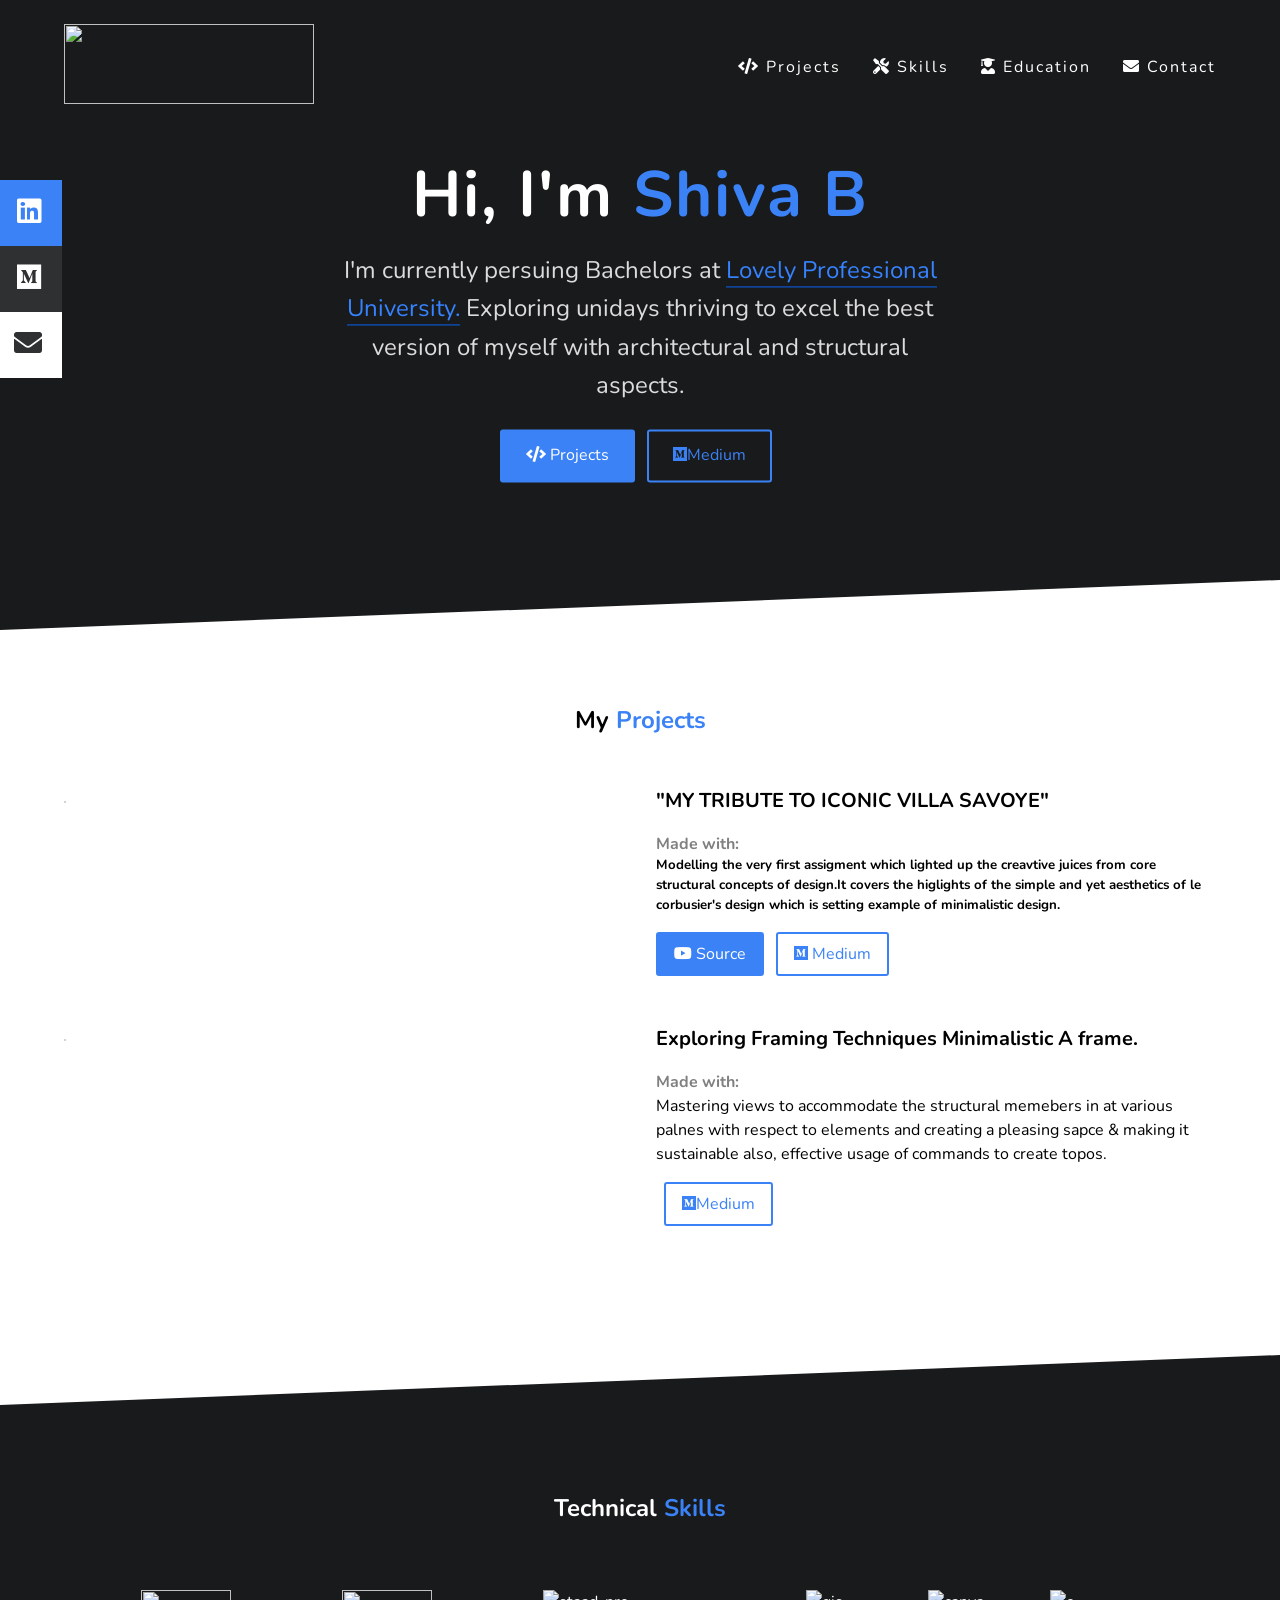
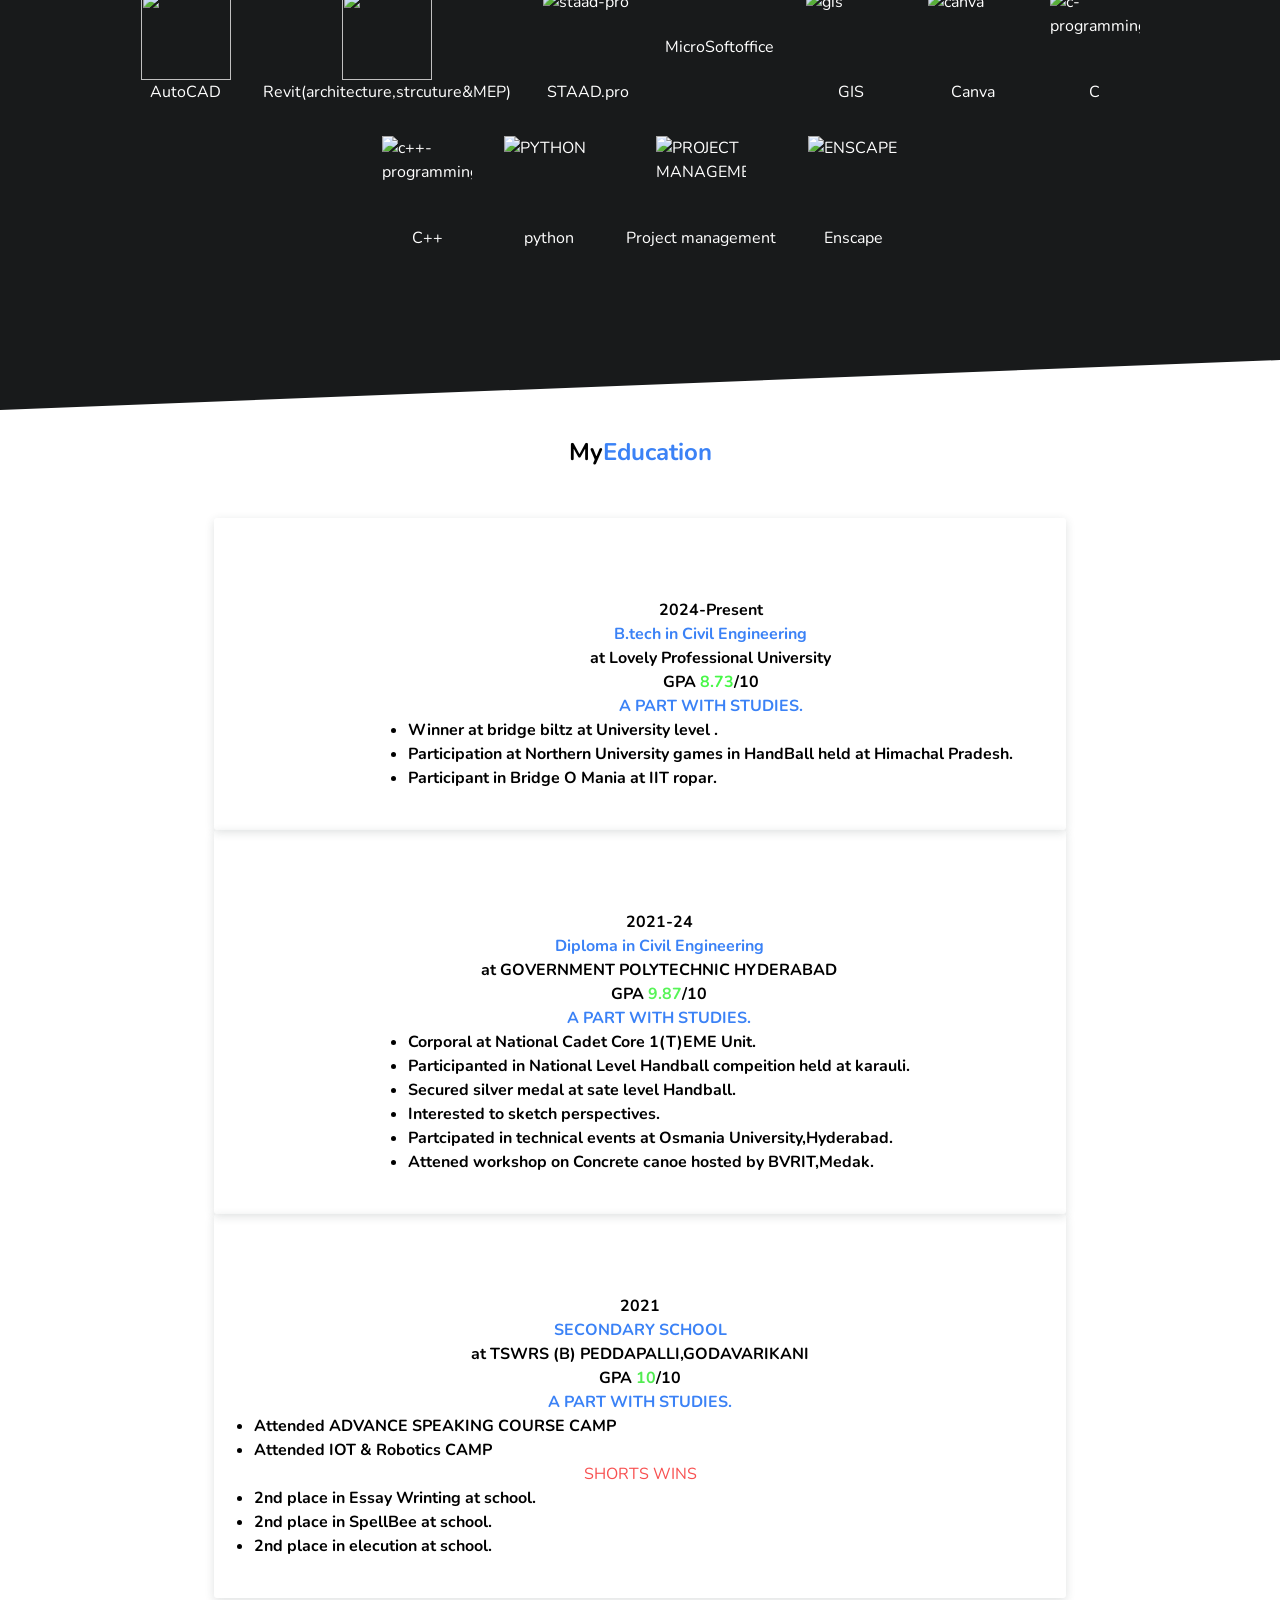
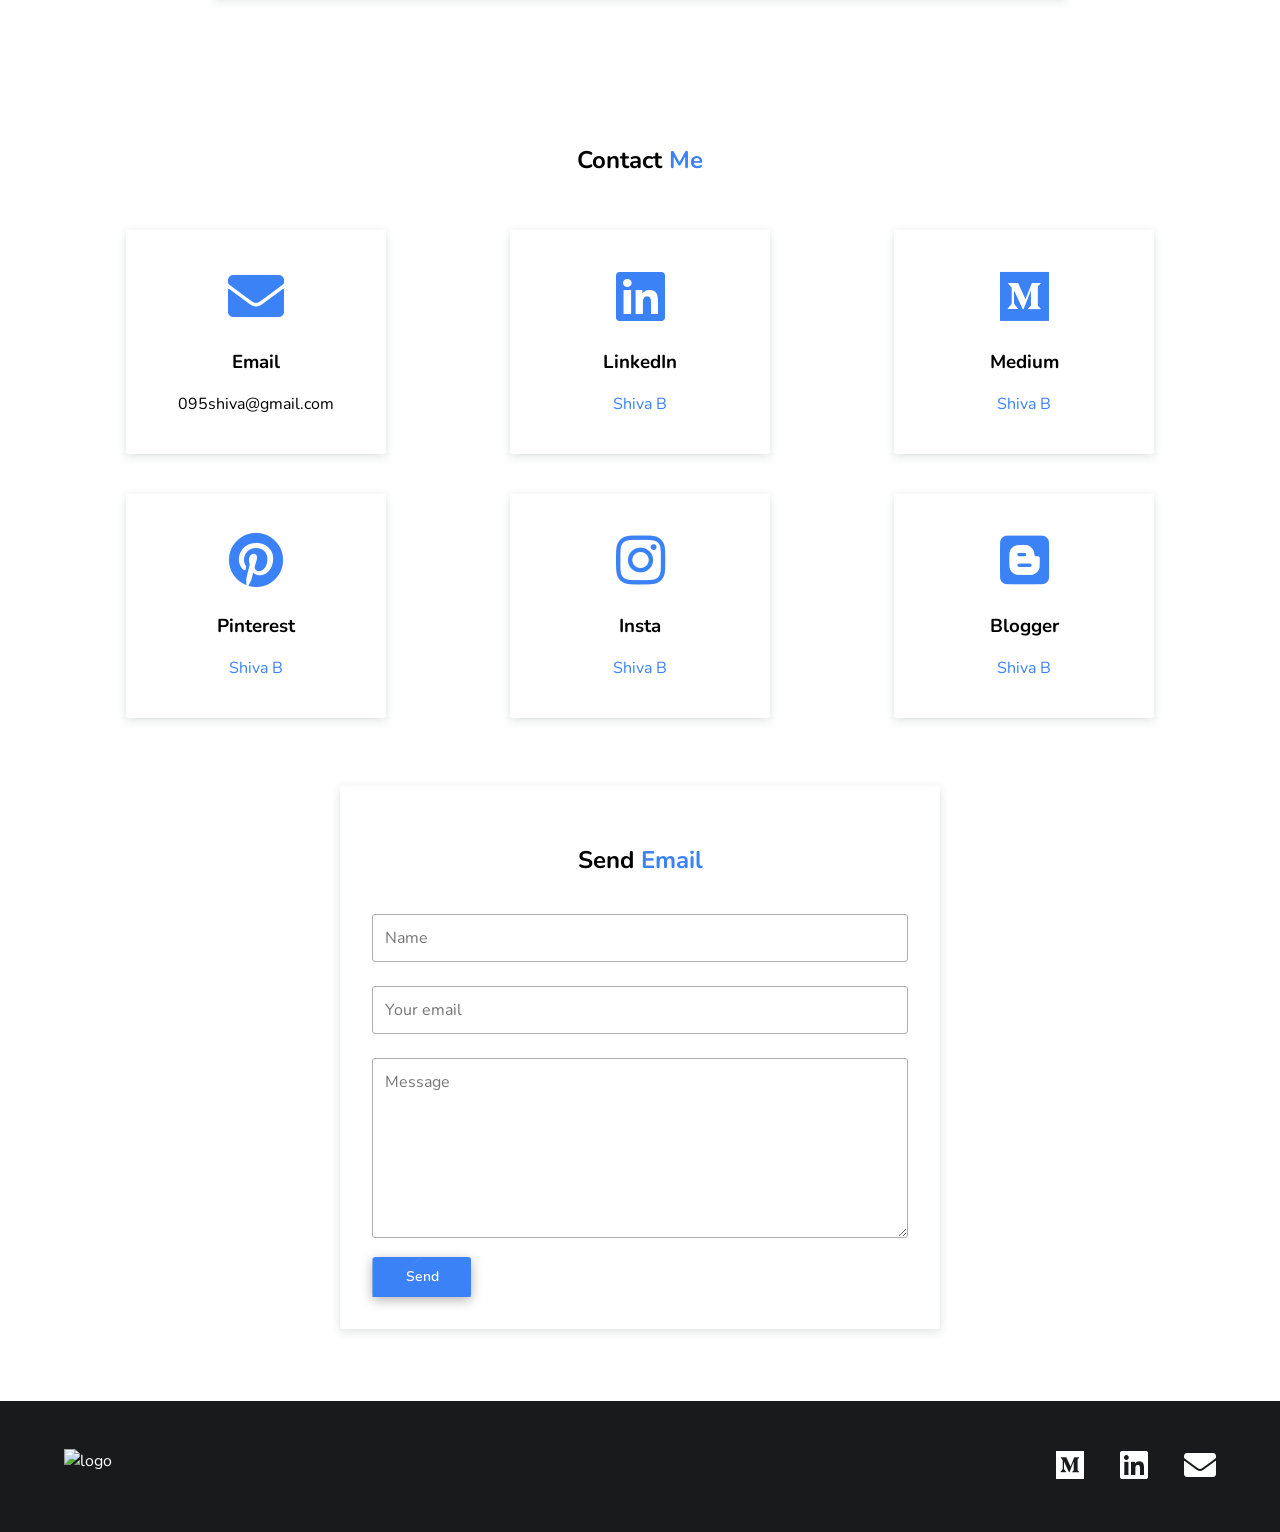
==== index.html @ e5c2596d "Update index.html" ====
<!DOCTYPE html>
<html lang="en">
  <head>
    <meta charset="UTF-8" />
    <meta http-equiv="X-UA-Compatible" content="IE=edge" />
    <meta name="viewport" content="width=device-width, initial-scale=1.0" />
    <title>Shiva B|civil Engineer </title>

    <!-- Google Fonts -->
    <link rel="preconnect" href="https://fonts.googleapis.com">
    <link rel="preconnect" href="https://fonts.gstatic.com" crossorigin>

    <!-- Alfa Slab One font -->
    <link href="https://fonts.googleapis.com/css2?family=Alfa+Slab+One&display=swap" rel="stylesheet">
      
    <link rel="stylesheet" href="https://fonts.googleapis.com/css2?family=Nunito:wght@400;600;700&display=swap">

    <link rel="stylesheet" href="https://fonts.googleapis.com/css2?family=Alegreya:wght@400;600;700;800;900&display=swap">
    

    <!-- Font Awesome icons -->
    <link
      rel="stylesheet"
      href="https://cdnjs.cloudflare.com/ajax/libs/font-awesome/5.15.3/css/all.min.css"
      integrity="sha512-iBBXm8fW90+nuLcSKlbmrPcLa0OT92xO1BIsZ+ywDWZCvqsWgccV3gFoRBv0z+8dLJgyAHIhR35VZc2oM/gI1w=="
      crossorigin="anonymous"
    />
    <link rel="icon" href="/img/favicon.png" type="image/png">

    <!-- Animation library styles -->    
    <link rel="stylesheet" href="https://unpkg.com/aos@next/dist/aos.css" />

    <!-- Iconify Icons -->
    <script src="https://code.iconify.design/1/1.0.7/iconify.min.js"></script>
    
    <link rel="stylesheet" href="css/main.css" />

    <!-- Global site tag (gtag.js) - Google Analytics -->
    <script async src="https://www.googletagmanager.com/gtag/js?id=G-EBYB5MK388"></script>
    <script>
      window.dataLayer = window.dataLayer || [];
      function gtag(){dataLayer.push(arguments);}
      gtag('js', new Date());

      gtag('config', 'G-EBYB5MK388');
    </script>
  </head>
  <body>
    <!-- HEADER -->
    <header id="header">
      <div id="particles-js">
        <nav id="nav" data-aos="fade-in">
          <div class="container nav-container">
            <a href="index.html" id="logo">
                <img width="80" height="80" src="https://i.pinimg.com/736x/1d/a3/72/1da3728549fa8945e69b7a51baa823cc.jpg" alt="">
            <ul class="hide-for-mobile nav-links flex">
              <li>
                <a href="#projects" class="link"
                  ><i class="fas fa-code"></i> Projects</a
                >
              </li>
              <li>
                <a href="#skills" class="link"
                  ><i class="fas fa-tools"></i> Skills</a
                >
              </li>
              <li>
                <a href="#education" class="link"><i class="fas fa-user-graduate"></i> Education</a
                >
              </li>
              <li>
                <a href="#contact" class="link"
                  ><i class="fas fa-envelope"></i> Contact</a
                >
              </li>
            </ul>
          </div>
  
          <div class="mobile-menu hide-for-desktop">
            <div class="container">
              <div class="mobile-menu-links">
                <ul class="flex">
                  <li>
                    <a href="#projects" class="link blue-hover"
                      >Projects</a
                    >
                  </li>
                  <li>
                    <a href="#skills" class="link blue-hover"
                      >Skills</a
                    >
                  </li>
                  <li>
                    <a href="#education" class="link blue-hover"
                      >Education</a
                    >
                  </li>
                  <li>
                    <a href="#contact" class="link blue-hover"
                      >Contact</a
                    >
                  </li>
                </ul>
              </div>
            </div>
              
            </div>
          </div>
        </nav>

        <!-- HERO -->
        <div class="hero">
          <div data-aos="fade-up">
            <h1 class="h1">
              
              Hi, I'm <span class="main-font text-blue">Shiva B </span>
            </h1>
            <p class="student" id="student">
              I'm currently persuing Bachelors  at <a href="https:www.lpu.in" class="blue-link-underline" target="_blank">Lovely Professional University.</a> Exploring unidays thriving to excel the best version of myself with architectural and structural aspects. 
            </p>
            <div class="hero-btns">
              <a href="#projects" class="btn-blue"><i class="fas fa-code"></i> Projects</a>
              <a href="https://medium.com/@095shiva" class="btn-blue-outline mx-1" id="projects-btn"
                target="_blank"><i class="fab fa-medium"></i>Medium</a
              >
            </div>
          </div>
        </div>

        <!-- SOCIAL LINKS -->
        <div class="socials" data-aos="fade-in"> 
          <ul>
            <li class="bg-blue"><a href="https://www.linkedin.com/in/shiva-b-42a7aa285"
              target="_blank"><span class="socials-text">LinkedIn</span> <i class="fab fa-linkedin fa-2x"></i
            ></a></li>
            <li class="bg-dark-grey"> <a href="https://medium.com/@095shiva"
              target="_blank"><span class="socials-text">Medium</span><i class="fab fa-medium fa-2x"></i
            ></a></li>
            <li class="bg-white"><a class="text-dark-grey" href="095shiva@gmail.com"><span class="socials-text">Email</span><i class="fas fa-envelope fa-2x"></i></a></li>
          </ul>
        </div>
      </div>

      <div class="seperator-skew">
        <svg x="0" y="0" viewBox="0 0 2560 100" preserveAspectRatio="none" version="1.1" xmlns="http://www.w3.org/2000/svg">
          <polygon class="fill-white" points="2560 0 2560 100 0 100"></polygon>
        </svg>
      </div>

    </header>

    <!-- PROJECTS -->
    <section id="projects" class="projects">
      <div class="container">
        <h2 class="main-font">My<span class="text-blue main-font"> Projects</span></h2>
        <div class="project-row" data-aos="fade-up">
          <div class="project-left">
            <img src="https://miro.medium.com/v2/resize:fit:1100/format:webp/1*E8rxUTE3pyH_5lSWs51j8Q.jpeg" alt="">
          </div>
          <div class="project-right">
            <h3>"MY TRIBUTE TO ICONIC VILLA SAVOYE" </h3>
            <ul class="tech-stack-list">
              <p class="text-grey"><b>Made with: </b></p>
              <li><span class="iconify" data-icon="simple-icons:autodeskrevit" data-inline="false"data-width="30px" data-height="30px"></span></li>
            </ul>
            <h5>Modelling the very first assigment which lighted up the  creavtive juices  from core structural concepts of design.It covers the higlights of the simple and yet aesthetics of le corbusier's design which is setting example of minimalistic design.</h5>
            <div class="project-links">
              <a href="https://youtu.be/2TuhToCBJfI?si=8QV9OHZ9I_ej2Pkx" class="btn-blue btn-small hover-bg-light" target="_blank"> <i class="fab fa-youtube"></i> Source</a>
              <a href="https://medium.com/@095shiva/the-art-of-architectural-modeling-my-tribute-to-villa-savoye-d39d25c59025" class="btn-blue-outline btn-small mx-1" target="_blank"> <i class="fab fa-medium"></i
                > Medium</a>
            </div>
          </div>
        </div>  
      
          <div class="project-row" data-aos="fade-up">
          <div class="project-left">
            <img src="https://miro.medium.com/v2/resize:fit:1100/format:webp/1*8bFuOgBLSPnE9pR9XvrNlw.jpeg" alt="">
          </div>
          <div class="project-right">
            <h3>Exploring Framing Techniques Minimalistic A frame.</h3>
            <ul class="tech-stack-list">
              <p class="text-grey"><b>Made with: </b></p>
              <li><span class="iconify" data-icon="simple-icons:autodeskrevit" data-inline="false"data-width="30px" data-height="30px"></span></li>
            </ul>
            <p>Mastering views to accommodate the structural memebers in at various palnes with respect to elements and creating a pleasing sapce & making it sustainable also, effective usage of commands to create topos.</p>
            <div class="project-links">
                <a href="https://medium.com/@095shiva/the-art-of-architectural-modeling-my-tribute-to-villa-savoye-d39d25c59025" class="btn-blue-outline btn-small mx-1" target="_blank"> <i class="fab fa-medium"></i>Medium</a>
            </div>
            
          </div>
          
        </div>
    </section>
    
     <!-- SKILLS -->
    <section id="skills" class="skills">
      <div class="seperator-skew-top">
        <svg x="0" y="0" viewBox="0 0 2560 100" preserveAspectRatio="none" version="1.1" xmlns="http://www.w3.org/2000/svg">
          <polygon class="fill-white" points="2560 0 2560 100 0 100"></polygon>
        </svg>
      </div>
      <div class="container" data-aos="fade-in"> 
        <h2 class="text-white main-font">Technical <span class="text-blue main-font">Skills</span></h2>
        <ul class="skills-icons">
          
          <li><img width="90" height="90" src="https://i.pinimg.com/474x/98/63/5a/98635ad2c2b62ef36ac1643a5a8a6bf6.jpg"></span><span>AutoCAD</span></li> 
            <li><img width="90" height="90" src="https://www.armada.co.uk/wp-content/uploads/revit-2023-badge-400x400-1.png"></span><span class="text-center">Revit(architecture,strcuture&MEP)</span></li>
 <li><img width="90" height="90" src="https://img.icons8.com/fluency/48/staad-pro.png" alt="staad-pro"/></span><span class="text-center">STAAD.pro</span></li>   
          <li><span class="iconify" data-icon="logos:microsoft-icon" data-inline="false" data-width="90px" data-height="90px"></span><span>MicroSoftoffice</span></li>
           <li><img width="90" height="90" src="https://upload.wikimedia.org/wikipedia/commons/thumb/4/49/ArcGIS_globe.png/900px-ArcGIS_globe.png?20200916120335" alt="gis"/><span class="text-center">GIS</li>
           <li><img width="90" height="90" src="https://img.icons8.com/fluency/96/canva.png" alt="canva"/><span class="text-center">Canva</span></li>     
            <li><img width="90" height="90" src="https://img.icons8.com/color/48/c-programming.png" alt="c-programming"/><span class="text-center">C</span></li>
           <li><img width="90" height="90" src="https://cdn.imgbin.com/22/13/6/imgbin-the-c-programming-language-computer-icons-computer-programming-source-code-programming-c-logo-eZjx3GXN6szp5q0e8JdmnCazc.jpg" alt="c++-programming"/><span class="text-center">C++</span></li>
            <li><img width="90" height="90" src="https://img.icons8.com/?size=100&id=l75OEUJkPAk4&format=png&color=000000n" alt="PYTHON"/><span class="text-center">python</span></li>
           <li><img width="90" height="90" src="https://images.squarespace-cdn.com/content/v1/5efbb086aa75d475fc37463a/1623110149356-STPZJH4VYTKVFD0MJTZL/oracle.png?format=500wn" alt="PROJECT MANAGEMENT"/><span class="text-center">Project management</span></li>
           <li><img width="90" height="90" src="https://static.chaos.com/images/assets/000/025/042/original/enscape-logo-color-white-rgb.svg?1746706177" alt="ENSCAPE"/><span class="text-center">Enscape</span></li>
          </ul>
      </div>

      <div class="seperator-skew-bottom">
        <svg x="0" y="0" viewBox="0 0 2560 100" preserveAspectRatio="none" version="1.1" xmlns="http://www.w3.org/2000/svg">
          <polygon class="fill-white" points="2560 0 2560 100 0 100"></polygon>
        </svg>
      </div>
    </section>

     <!-- Education -->
     <section id="education" class="education">
      <div class="container">
        <h2 class="main-font" data-aos="fade-in">My<span class="text-blue main-font">Education</span></h2>
        <div class="education-card" data-aos="zoom-in">
          <div class="education-card-column">
            <div class="card-column-image">
              <img src="/img/qut-Logo.png" alt="">
            </div>
               <div class="card-column-small">
                  <h4 class="education-year"style="text-align: center;"><b>2024-Present</b></h4>
                  <h4 style="text-align: center;"><span class="text-blue main-font"><b>B.tech in Civil Engineering</b></span></h4>
                  <h4 style="text-align: center;"><span class="text-greenmain-font">at Lovely Professional University </span></b></h4>
                  <p style="text-align: center;"><b>GPA <span style="color: rgb(72, 247, 72);">8.73</span>/10</b></p>
                  <h4 style="text-align: center;"><span class="text-blue main-font">A PART WITH STUDIES.</span></h4>
                 <ul><b>
                  <li>Winner at bridge biltz at University level .</li>
                  <li>Participation at Northern University games in HandBall held at Himachal Pradesh.</li>
                 <li>Participant in Bridge O Mania at IIT ropar.</li>
                  </b></ul>
            </div>
          </div>
        </div> 
        <div class="education-card" data-aos="zoom-in">
            <div class="education-card-column">
              <div class="card-column-image">
                <img src="/img/qut-Logo.png" alt="">
               </div>
               <div class="card-column-small">
                <h4 class="education-year"style="text-align: center;"><b>2021-24</b></h4>
                <h4 style="text-align: center;"><span class="text-blue main-font"><b>Diploma in Civil Engineering</b></span></h4>
                <h4 style="text-align: center;"><span class="text-greenmain-font">at GOVERNMENT POLYTECHNIC HYDERABAD </span></b></h4>
                <p style="text-align: center;"><b>GPA <span style="color: rgb(87, 244, 87);">9.87</span>/10</b></p>
                 <h4 style="text-align: center;"><span class="text-blue main-font">A PART WITH STUDIES.</span></h4>
                 <ul><b>
                  <li>Corporal at National Cadet Core 1(T)EME Unit.</li>
                  <li>Participanted in National Level Handball compeition held at karauli.</li>
                  <li>Secured silver medal at sate level Handball.</li>
                  <li>Interested to sketch perspectives.</li> 
                  <li>Partcipated in technical events at Osmania University,Hyderabad.</li>
                  <li>Attened workshop on Concrete canoe hosted by BVRIT,Medak. </li></b>
                </ul>
              </div>
            </div>
        </div>
        <div class="education-card" data-aos="zoom-in">
          <div class="education-card-column"></div>
            <div class="card-column-large">
              <h4 class="education-year"style="text-align:center;"><b>2021</b></h4>
               <h4 style="text-align:center;"><span class="text-blue main-font"><b>SECONDARY SCHOOL  </b></span></h4>
               <h4 style="text-align:center;">at TSWRS (B) PEDDAPALLI,GODAVARIKANI</h4>
               <p style="text-align:center;"><b>GPA <span style="color: rgb(81, 236, 81);">10</span>/10</b></p>
               <h4 style="text-align:center;"><span class="text-blue main-font">A PART WITH STUDIES.</span></h4>
               <ul><b>
                <li> Attended ADVANCE SPEAKING COURSE CAMP </li>
                <li>Attended IOT & Robotics CAMP</li>
                 </b></ul>
                <p style="text-align:center;"><span style="color: rgb(248, 80, 80);">SHORTS WINS </span></p>
                <ul><b>
                <li>2nd place in Essay Wrinting at school.</li>
                <li>2nd place in SpellBee at school.</li>
                <li>2nd place in elecution at school.</li></b></ul>
            </div>
          </div>
      </div>
    </section>
    <!-- CONTACT -->
    <section id="contact" class="contact">
      <div class="container">
        <h2 class="section-title main-font" data-aos="fade-in">Contact <span class="text-blue main-font">Me</span></h2>
        <div class="card-container">
          <div class="card" data-aos="fade-in">
            <i class="fas fa-envelope"></i>
            <h3>Email</h3>
            <p>095shiva@gmail.com</p>
            </div>
            <div class="card" data-aos="fade-in" data-aos-delay="200">
            <i class="fab fa-linkedin"></i>
            <h3>LinkedIn</h3>
            <a href="https://www.linkedin.com/in/shiva-b-42a7aa285/" class="text-blue" target="_blank">Shiva B</a>
           </div>
          <div class="card" data-aos="fade-in" data-aos-delay="100">
            <i class="fab fa-medium"></i>
            <h3>Medium</h3>
            <a href="https://medium.com/@095shiva/" class="text-blue" target="_blank">Shiva B</a>
          </div>
          <div class="card" data-aos="fade-in" data-aos-delay="300">
            <i class="fab fa-pinterest"></i>
            <h3>Pinterest</h3>
            <a href="https://in.pinterest.com/013shiva/" class="text-blue" target="_blank">Shiva B</a>
          </div>
          <div class="card" data-aos="fade-in" data-aos-delay="300">
            <i class="fab fa-instagram"></i>
            <h3>Insta</h3>
            <a href="https://www.instagram.com/shivakumarpatel013/" class="text-blue" target="_blank">Shiva B</a>
          </div>
          <div class="card" data-aos="fade-in" data-aos-delay="100">
            <i class="fab fa-blogger"></i>
            <h3>Blogger</h3>
            <a href="https://rudrawriters.blogspot.com/2024/11/the-collage-times.html" class="text-blue" target="_blank">Shiva B</a>
          </div></div>

        <form id="contact-form" data-aos="zoom-in" data-aos-delay="400" action="https://formspree.io/f/mjvjylnp" method="POST">
          <h2 class="main-font">Send <span class="text-blue main-font">Email</span></h2>

          <div class="form-group">
            <input type="text" id="name" name="name" placeholder="Name" required>
          </div>

          <div class="form-group">
            <input type="email" id="email" name="email" placeholder="Your email" required>
          </div>

          <div class="form-group">
            <textarea name="message" id="message" rows="7" placeholder="Message" required></textarea>
          </div>

          <button type="submit" class="btn-email">
            <span class="default">Send</span>
            <span class="success">
                <svg viewBox="0 0 16 16">
                    <polyline points="3.75 9 7 12 13 5"></polyline>
                </svg>Sent
            </span>
            <svg class="trails" viewBox="0 0 33 64">
                <path d="M26,4 C28,13.3333333 29,22.6666667 29,32 C29,41.3333333 28,50.6666667 26,60"></path>
                <path d="M6,4 C8,13.3333333 9,22.6666667 9,32 C9,41.3333333 8,50.6666667 6,60"></path>
            </svg>
            <div class="plane">
                <div class="left"></div>
                <div class="right"></div>
            </div>
          </button>
          <div id="status"></div>
        </form>
      </div>
    </section>

    <footer id="footer" class="footer">
      <div class="container">
        <div class="footer-flex">
          <img src="https://i.pinimg.com/736x/1d/a3/72/1da3728549fa8945e69b7a51baa823cc.jpg" alt="logo" id="logo-footer">

          <div class="footer-icon-links">
            <a href="https://medium.com/@095shiva"
              target="_blank"><i class="fab fa-medium fa-2x"></i
            ></a>
            <a href="https:www.linkedin.com/in/shiva-b-42a7aa285" target="_blank"><i class="fab fa-linkedin fa-2x"></i
            ></a>
            <a href="mailto:095shiva@gmail.com"><i class="fas fa-envelope fa-2x"></i></a>
          </div>
        </div>
      </div>
    </footer>

    <!-- Back to top button in corner -->
    <a id="backToTopBtn" class="btn-blue">
      <i class="fa fa-chevron-up"></i>
    </a>

    <!-- jQuery -->
    <script src="https://ajax.googleapis.com/ajax/libs/jquery/3.5.1/jquery.min.js"></script>

    <!-- Particles.js for hero section -->
    <script src="https://cdnjs.cloudflare.com/ajax/libs/particles.js/2.0.0/particles.min.js" integrity="sha512-Kef5sc7gfTacR7TZKelcrRs15ipf7+t+n7Zh6mKNJbmW+/RRdCW9nwfLn4YX0s2nO6Kv5Y2ChqgIakaC6PW09A==" crossorigin="anonymous" referrerpolicy="no-referrer"></script>

    <!-- GSAP animations -->
    <script src="https://cdnjs.cloudflare.com/ajax/libs/gsap/3.6.1/gsap.min.js"></script>

    <script>
      particlesJS.load('particles-js', './particles.json', function(){
        console.log("particles.json loaded...")
      })

      particlesJS.load('skills', './particles.json', function(){
        console.log("particles.json loaded...")
      })

      particlesJS.load('footer', './particles.json', function(){
        console.log("particles.json loaded...")
      })

      particlesJS.load()
    </script>

    <script defer src="js/app.js"></script>

    <!-- AOS Animations -->
    <script src="https://unpkg.com/aos@next/dist/aos.js"></script>
    <script>
      AOS.init();
    </script>

  </body>
</html>
---- css/main.css ----
html {
  scroll-behavior: smooth;
}

* {
  margin: 0;
  padding: 0;
  box-sizing: border-box;
  font-family: "Nunito", sans-serif;
}

body {
  padding: 0;
  line-height: 1.5;
  background: #181a1b;
}
body .noscroll {
  overflow-x: hidden;
}

a {
  text-decoration: none;
  color: white;
}

.main-font {
  font-family: "Nunito", sans-serif;
}

.text-center {
  text-align: center;
}

.my-1 {
  margin: 1rem 0;
}

.mx-1 {
  margin: 0 0.5rem;
}

.h-100 {
  height: 100%;
}

.container {
  max-width: 1200px;
  padding: 1.5rem 1.5rem;
  margin: auto;
  overflow: hidden;
  transition: all 0.3s ease;
}

.text-blue {
  color: #3b82f6;
}

.text-white {
  color: white;
}

.text-grey {
  color: grey;
}

.text-dark-grey {
  color: #2e3031;
}

.bg-blue {
  background-color: #3b82f6;
}

.bg-dark-grey {
  background-color: #2e3031;
}

.bg-white {
  background-color: white;
}

.btn-blue-outline, .btn-dark, .btn-blue, .btn {
  display: inline-block;
  padding: 0.8rem 1.5rem;
  transition: all 0.3s;
  border-radius: 3px;
  border: none;
  cursor: pointer;
}

.btn-blue {
  color: white;
  background-color: #3b82f6;
  border: 2px solid #3b82f6;
}
.btn-dark {
  color: white;
  background-color: #181a1b;
}
.btn-blue-outline {
  color: #3b82f6;
  background-color: transparent;
  border: 2px solid #3b82f6;
}
.btn-blue:hover {
  transition: all 0.3s ease;
  background: #0b63f3;
  border: 2px solid #0b63f3;
}
.btn-blue-outline:hover {
  color: white;
  background-color: #3b82f6;
}
.btn-small {
  padding: 0.5rem 1rem;
}

#backToTopBtn {
  position: fixed;
  right: 20px;
  bottom: 20px;
  padding: 0.5rem 0.9rem;
  opacity: 0;
  visibility: hidden;
  z-index: 1000;
}
#backToTopBtn.show {
  opacity: 1;
  visibility: visible;
}

.section-subtext {
  text-align: center;
  margin-top: 2rem;
  margin-bottom: 3rem;
}

.btn-email {
  --primary: #3b82f6;
  --primary-dark: #0455d8;
  --primary-darkest: #013281;
  --shadow: rgba(0, 0, 0, 0.3);
  --text: #fff;
  --text-opacity: 1;
  --success: #3b82f6;
  --success-x: -12;
  --success-stroke: 14;
  --success-opacity: 0;
  --border-radius: 3;
  --overflow: hidden;
  --x: 0;
  --y: 0;
  --rotate: 0;
  --plane-x: 0;
  --plane-y: 0;
  --plane-opacity: 1;
  --trails: rgba(59, 130, 246, 0.15);
  --trails-stroke: 57;
  --left-wing-background: var(--primary);
  --left-wing-first-x: 0;
  --left-wing-first-y: 0;
  --left-wing-second-x: 50;
  --left-wing-second-y: 0;
  --left-wing-third-x: 0;
  --left-wing-third-y: 100;
  --left-body-background: var(--primary);
  --left-body-first-x: 51;
  --left-body-first-y: 0;
  --left-body-second-x: 51;
  --left-body-second-y: 100;
  --left-body-third-x: 0;
  --left-body-third-y: 100;
  --right-wing-background: var(--primary);
  --right-wing-first-x: 49;
  --right-wing-first-y: 0;
  --right-wing-second-x: 100;
  --right-wing-second-y: 0;
  --right-wing-third-x: 100;
  --right-wing-third-y: 100;
  --right-body-background: var(--primary);
  --right-body-first-x: 49;
  --right-body-first-y: 0;
  --right-body-second-x: 49;
  --right-body-second-y: 100;
  --right-body-third-x: 100;
  --right-body-third-y: 100;
  display: block;
  cursor: pointer;
  position: relative;
  border: 0;
  padding: 8px 0;
  min-width: 100px;
  text-align: center;
  margin: 0;
  line-height: 24px;
  font-family: inherit;
  font-weight: 600;
  font-size: 14px;
  background: none;
  outline: none;
  color: var(--text);
  -webkit-appearance: none;
  -webkit-tap-highlight-color: transparent;
}
.btn-email .plane,
.btn-email .trails {
  pointer-events: none;
  position: absolute;
}
.btn-email .plane {
  left: 0;
  top: 0;
  right: 0;
  bottom: 0;
  filter: drop-shadow(0 3px 6px var(--shadow));
  transform: translate(calc(var(--x) * 1px), calc(var(--y) * 1px)) rotate(calc(var(--rotate) * 1deg)) translateZ(0);
}
.btn-email .plane .left,
.btn-email .plane .right {
  position: absolute;
  left: 0;
  top: 0;
  right: 0;
  bottom: 0;
  opacity: var(--plane-opacity);
  transform: translate(calc(var(--plane-x) * 1px), calc(var(--plane-y) * 1px)) translateZ(0);
}
.btn-email .plane .left:before, .btn-email .plane .left:after,
.btn-email .plane .right:before,
.btn-email .plane .right:after {
  content: "";
  position: absolute;
  left: 0;
  top: 0;
  right: 0;
  bottom: 0;
  border-radius: calc(var(--border-radius) * 1px);
  transform: translate(var(--part-x, 0.4%), var(--part-y, 0)) translateZ(0);
  z-index: var(--z-index, 2);
  background: var(--background, var(--left-wing-background));
  clip-path: polygon(calc(var(--first-x, var(--left-wing-first-x)) * 1%) calc(var(--first-y, var(--left-wing-first-y)) * 1%), calc(var(--second-x, var(--left-wing-second-x)) * 1%) calc(var(--second-y, var(--left-wing-second-y)) * 1%), calc(var(--third-x, var(--left-wing-third-x)) * 1%) calc(var(--third-y, var(--left-wing-third-y)) * 1%));
}
.btn-email .plane .left:after {
  --part-x: -1%;
  --z-index: 1;
  --background: var(--left-body-background);
  --first-x: var(--left-body-first-x);
  --first-y: var(--left-body-first-y);
  --second-x: var(--left-body-second-x);
  --second-y: var(--left-body-second-y);
  --third-x: var(--left-body-third-x);
  --third-y: var(--left-body-third-y);
}
.btn-email .plane .right:before {
  --part-x: -1%;
  --z-index: 2;
  --background: var(--right-wing-background);
  --first-x: var(--right-wing-first-x);
  --first-y: var(--right-wing-first-y);
  --second-x: var(--right-wing-second-x);
  --second-y: var(--right-wing-second-y);
  --third-x: var(--right-wing-third-x);
  --third-y: var(--right-wing-third-y);
}
.btn-email .plane .right:after {
  --part-x: 0;
  --z-index: 1;
  --background: var(--right-body-background);
  --first-x: var(--right-body-first-x);
  --first-y: var(--right-body-first-y);
  --second-x: var(--right-body-second-x);
  --second-y: var(--right-body-second-y);
  --third-x: var(--right-body-third-x);
  --third-y: var(--right-body-third-y);
}
.btn-email .trails {
  display: block;
  width: 33px;
  height: 64px;
  top: -4px;
  left: 16px;
  fill: none;
  stroke: var(--trails);
  stroke-linecap: round;
  stroke-width: 2;
  stroke-dasharray: 57px;
  stroke-dashoffset: calc(var(--trails-stroke) * 1px);
  transform: rotate(68deg) translateZ(0);
}
.btn-email span {
  display: block;
  position: relative;
  z-index: 4;
  opacity: var(--text-opacity);
}
.btn-email span.success {
  z-index: 0;
  position: absolute;
  left: 0;
  right: 0;
  top: 8px;
  transform: translateX(calc(var(--success-x) * 1px)) translateZ(0);
  opacity: var(--success-opacity);
  color: var(--success);
}
.btn-email span.success svg {
  display: inline-block;
  vertical-align: top;
  width: 16px;
  height: 16px;
  margin: 4px 8px 0 0;
  fill: none;
  stroke-width: 2;
  stroke-linecap: round;
  stroke-linejoin: round;
  stroke-dasharray: 14px;
  stroke: var(--success);
  stroke-dashoffset: calc(var(--success-stroke) * 1px);
}

.blue-link-underline {
  color: #0b63f3;
  border-bottom: 1px solid #0b63f3;
}

.flex {
  display: flex;
}

.white-image {
  filter: brightness(0) invert(1);
}

@media screen and (max-width: 999px) {
  .hide-for-mobile {
    display: none;
  }
}

@media screen and (min-width: 1000px) {
  .hide-for-desktop {
    display: none;
  }
}

header {
  background: #181a1b;
  background-size: cover;
  min-height: 80vh;
  position: relative;
}
header #particles-js {
  height: 80vh;
  position: relative;
}
header #particles-js canvas {
  position: absolute;
  top: 0;
  left: 0;
  bottom: 0;
  width: 100%;
  height: 100%;
}
header nav {
  width: 100%;
}
header nav .nav-container {
  position: relative;
  display: flex;
  justify-content: space-between;
}
header nav .nav-container #logo {
  margin: auto 0;
  z-index: 10;
}
header nav .nav-container #logo img {
  width: 250px;
}
header nav .nav-container .nav-links {
  z-index: 1000;
}
header nav .nav-container .nav-links li {
  list-style: none;
  display: flex;
  flex-direction: row;
  align-items: center;
  margin-left: 2rem;
}
header nav .nav-container .nav-links a {
  text-decoration: none;
  letter-spacing: 2px;
  color: white;
}
header nav .nav-container .nav-links .link::after {
  content: "";
  position: relative;
  display: block;
  width: 0%;
  height: 2px;
  top: 3px;
  margin: auto;
  background: #3b82f6;
  transition: width 0.3s ease;
}
header nav .nav-container .nav-links .link:hover::after {
  width: 100%;
}
header nav .mobile-menu {
  position: relative;
  z-index: 1000;
}
header nav .mobile-menu .container {
  padding-top: 0;
}
header nav .mobile-menu .container .mobile-menu-links ul {
  justify-content: center;
  align-items: center;
  list-style-type: none;
}
header nav .mobile-menu .container .mobile-menu-links ul li {
  margin: 0rem 1rem;
}
header nav .mobile-menu .container .mobile-menu-links ul .link::after {
  content: "";
  position: relative;
  display: block;
  width: 0;
  height: 2px;
  top: 3px;
  margin: auto;
  background: #3b82f6;
  transition: width 0.3s ease;
}
header nav .mobile-menu .container .mobile-menu-links ul .link:hover::after {
  width: 100%;
}
header .hero {
  z-index: 5;
  position: absolute;
  top: 50%;
  left: 50%;
  transform: translate(-50%, -50%);
}
header .hero h1,
header .hero p {
  color: white;
}
header .hero h1,
header .hero h2 span {
  letter-spacing: 2px;
  white-space: nowrap;
  text-align: center;
  font-size: clamp(2rem, 5vw, 4rem);
  font-weight: bold;
}
header .hero p {
  color: #dcdcdc;
  line-height: 1.6;
  font-size: clamp(1.25rem, 2vw, 1.5rem);
  text-align: center;
  max-width: 800px;
  margin: 0 auto;
  padding: 0.5rem;
}
header .hero p .blue-link-underline {
  color: #3783ff;
}
header .hero .hero-btns {
  white-space: nowrap;
  text-align: center;
  margin-top: 1rem;
}
header .socials {
  position: absolute;
  bottom: 40%;
  left: -125px;
  z-index: 10;
}
header .socials ul {
  display: flex;
  flex-direction: column;
  align-items: flex-end;
}
header .socials ul li {
  transition: 0.3s;
  width: 100%;
  display: flex;
  justify-content: end;
  font-size: 1.5rem;
  width: 100%;
  height: 100%;
}
header .socials ul li a {
  text-align: right;
  height: 100%;
  width: 100%;
  padding: 15px 20px;
}
header .socials ul li a i {
  font-size: 1.75rem;
  margin-left: 1.5rem;
}
header .socials ul li:hover {
  transform: translateX(115px);
}
header .scroll-btn-container {
  position: absolute;
  width: 100%;
  background: red;
  bottom: 150px;
}
header .scroll-btn-container div {
  display: flex;
  justify-content: center;
  width: 100%;
}
header .scroll-btn-container div a {
  display: flex;
  flex-direction: column;
  justify-content: space-between;
}
header .scroll-btn-container div a span {
  display: block;
  height: 20px;
  width: 20px;
  border-bottom: 2px solid #3b82f6;
  border-right: 2px solid #3b82f6;
  transform: rotate(45deg);
  margin: -20px 0;
  animation: animate 2s infinite;
}
header .scroll-btn-container div a span:nth-child(2) {
  animation-delay: -0.2s;
}
header .scroll-btn-container div a span:nth-child(3) {
  animation-delay: -0.4s;
}
@keyframes animate {
  0% {
    opacity: 0;
    transform: rotate(45deg) translate(-20px, -20px);
  }
  50% {
    opacity: 1;
  }
  100% {
    opacity: 0;
    transform: rotate(45deg) translate(20px, 20px);
  }
}
header .seperator-skew {
  position: absolute;
  bottom: 0;
  left: 0;
  right: 0;
  height: 150px;
  width: 100%;
  overflow: hidden;
}
header .seperator-skew svg {
  position: absolute;
  bottom: 0;
}
header .seperator-skew svg .fill-white {
  fill: white;
}

@media screen and (max-width: 999px) {
  header nav .container {
    padding-bottom: 0.75rem;
  }
  header nav .nav-container {
    justify-content: center;
  }
  header .hero {
    top: 55%;
  }
  header .socials {
    display: none;
  }
}
@media screen and (max-width: 768px) {
  .hero {
    width: 90%;
  }
  header nav .nav-container #logo img {
    width: 200px;
  }
}
@media screen and (max-width: 500px) {
  header nav .nav-container #logo {
    font-size: 1.5rem;
  }
  header nav .mobile-menu .container .mobile-menu-links ul li {
    margin: 0 0.5rem;
  }
  header .hero span {
    max-width: 100%;
  }
  header .hero p {
    width: 100%;
  }
}
@media screen and (min-height: 900px) {
  header {
    min-height: 70vh;
  }
  header #particles-js {
    height: 70vh;
  }
}
.projects {
  background: white;
  padding: 3rem 0;
}
.projects h2,
.projects h2 span {
  text-align: center;
  margin-bottom: 3rem;
  font-weight: bold;
}
.projects .project-row {
  display: flex;
  margin-bottom: 3rem;
}
.projects .project-row .project-left {
  width: 50%;
  margin-right: 2rem;
}
.projects .project-row .project-left img {
  width: 100%;
  border: 1px solid lightgray;
}
.projects .project-row .project-right {
  width: 50%;
  display: flex;
  flex-direction: column;
  justify-content: center;
}
.projects .project-row .project-right h3 {
  font-size: 1.25rem;
}
.projects .project-row .project-right .tech-stack-list {
  display: flex;
  flex-wrap: wrap;
  list-style-type: none;
  margin-top: 1rem;
}
.projects .project-row .project-right .tech-stack-list p {
  margin-right: 1rem;
}
.projects .project-row .project-right .tech-stack-list li {
  margin-right: 20px;
  font-size: 1.5rem;
}
.projects .project-row .project-right .project-links {
  margin-top: 1rem;
}
.projects .project-row #webscraper {
  background-image: url("../img/top10songs.JPG");
  background-size: 100% 100%;
  background-repeat: no-repeat;
  -webkit-transition: background-image 0.2s ease-in-out;
  transition: background-image 0.2s ease-in-out;
}
.projects .project-row #webscraper:hover {
  background-image: url("../img/top10songs.gif");
}

@media screen and (max-width: 860px) {
  .projects .project-row {
    display: flex;
    margin-bottom: 3rem;
    flex-direction: column;
  }
  .projects .project-row .project-left {
    width: 100%;
  }
  .projects .project-row .project-right {
    width: 100%;
  }
}
@media screen and (max-width: 500px) {
  .project-left {
    min-height: 200px;
  }
}
@media screen and (min-width: 501px) and (max-width: 700px) {
  .project-left {
    min-height: 300px;
  }
}
@media screen and (min-width: 701px) and (max-width: 859px) {
  .project-left {
    min-height: 350px;
  }
}
.education {
  background: white;
  padding-bottom: 3rem;
}
.education .container {
  max-width: 900px;
}
.education .container h2 {
  text-align: center;
  color: black;
  margin-bottom: 3rem;
}
.education .container .education-card {
  display: flex;
  flex-direction: column;
  justify-content: space-between;
  box-shadow: 0 0.15rem 0.6rem rgba(43, 52, 56, 0.15);
  padding: 40px;
  border-radius: 3px;
}
.education .container .education-card > *:last-child {
  margin-top: 40px;
}
@media (max-width: 500px) {
  .education .container .education-card {
    padding: 20px;
  }
}
.education .container .education-card .education-card-column {
  display: flex;
}
.education .container .education-card .education-card-column .card-column-image {
  flex: 0 0 20%;
}
.education .container .education-card .education-card-column .card-column-image img {
  width: 100%;
}
.education .container .education-card .education-card-column .card-column-large {
  flex: 0 0 80%;
  padding-left: 1.5rem;
}
.education .container .education-card .education-card-column .card-column-large > * {
  margin: 0.25rem 0;
}
.education .container .education-card .education-card-column .card-column-large h4 {
  font-weight: normal;
}
.education .container .education-card .education-card-column .card-column-large ul {
  padding-left: 1.5rem;
}
.education .container .education-card .education-card-column .card-column-large hr {
  border: 0;
  border-top: 1px solid #eee;
  margin-top: 40px;
}

.skills {
  padding: 3rem 0;
  position: relative;
  overflow: hidden;
}
.skills canvas {
  position: absolute;
  top: 0;
  left: 0;
  bottom: 0;
  width: 100%;
  height: 100%;
}
.skills h2,
.skills h2 span {
  text-align: center;
  margin-bottom: 3rem;
  font-weight: bold;
}
.skills .container {
  padding: 6rem 0;
}
.skills .skills-icons {
  list-style-type: none;
  display: flex;
  flex-wrap: wrap;
  justify-content: center;
  max-width: 1100px;
  margin: 0 auto;
  position: relative;
  z-index: 10;
}
.skills .skills-icons svg {
  margin: 0.5rem;
  width: 90px;
}
@media (max-width: 420px) {
  .skills .skills-icons svg {
    width: 70px;
  }
}
.skills .skills-icons li {
  transition: 0.3s;
  display: flex;
  flex-direction: column;
  justify-content: center;
  align-items: center;
  color: white;
  font-size: 1rem;
  margin: 1rem;
}
@media (max-width: 420px) {
  .skills .skills-icons li {
    margin: 1rem 0.75rem;
  }
}
.skills .skills-icons li .aws-logo {
  background: white;
  padding: 10px;
  border-radius: 3px;
}
.skills .skills-icons li:hover {
  transform: scale(1.3);
}
.skills .seperator-skew-top {
  position: absolute;
  top: -1px;
  left: 0;
  right: 0;
  height: 150px;
  width: 120%;
  overflow: hidden;
}
.skills .seperator-skew-top svg {
  position: absolute;
  top: 0;
  transform: scaleY(-1) scaleX(-1);
}
.skills .seperator-skew-top svg .fill-white {
  fill: white;
}
.skills .seperator-skew-bottom {
  position: absolute;
  bottom: -0.5px;
  left: 0;
  right: 0;
  height: 150px;
  width: 120%;
  overflow: hidden;
}
.skills .seperator-skew-bottom svg {
  position: absolute;
  bottom: 0;
}
.skills .seperator-skew-bottom svg .fill-white {
  fill: white;
}

.contact {
  background: white;
  padding: 3rem 0;
}
.contact .section-title {
  margin-bottom: 2rem;
  text-align: center;
}
.contact .card-container {
  display: flex;
  justify-content: space-around;
  margin-bottom: 3rem;
  flex-wrap: wrap;
}
.contact .card-container .card {
  background: #fff;
  width: 260px;
  margin: 20px;
  padding: 30px;
  display: flex;
  justify-content: center;
  align-items: center;
  flex-direction: column;
  box-shadow: 0 0.15rem 0.6rem rgba(43, 52, 56, 0.15);
  border-radius: 3px;
}
.contact .card-container .card i {
  font-size: 3.5rem;
  color: #3b82f6;
  margin-bottom: 1rem;
  transition: 0.4s;
}
.contact .card-container .card i:hover {
  transform: translateY(-20%);
}
.contact .card-container .card > * {
  margin: 0.5rem;
}
.contact form {
  max-width: 600px;
  margin: 0 auto;
  border-radius: 3px;
  box-shadow: 0 0.15rem 0.6rem rgba(43, 52, 56, 0.15);
  padding: 2rem;
}
.contact form h2 {
  text-align: center;
  margin: 1.5rem 0;
}
.contact form .form-group input {
  margin: 0.75rem 0;
  width: 100%;
  border-radius: 3px;
  border: 1px solid #afafaf;
  padding: 0.75rem;
  font-size: 1rem;
}
.contact form .form-group input:focus {
  outline: none;
}
.contact form .form-group textarea {
  width: 100%;
  border-radius: 3px;
  margin: 0.75rem 0;
  border: 1px solid #afafaf;
  padding: 0.75rem;
  font-size: 1rem;
  resize: vertical;
}
.contact form .form-group textarea:focus {
  outline: none;
}
.contact form #status {
  width: 100%;
  text-align: center;
  margin: 0 auto;
  border-radius: 3px;
  color: #00b700;
}
.contact form #status.success {
  color: #00b700;
  animation: status 4s ease forwards;
}
.contact form #status.error {
  color: red;
  animation: status 4s ease forwards;
}
@keyframes status {
  0% {
    opacity: 1;
    pointer-events: all;
  }
  90% {
    opacity: 1;
    pointer-events: all;
  }
  100% {
    opacity: 0;
    pointer-events: none;
  }
}

.footer {
  background: #181a1b;
  padding: 1.5rem 0;
  color: white;
}
.footer canvas {
  position: absolute;
  top: 0;
  left: 0;
  bottom: 0;
  width: 100%;
  height: 100%;
}
.footer .footer-flex {
  display: flex;
  justify-content: space-between;
}
.footer .footer-flex #logo-footer {
  width: 200px;
}
.footer .footer-flex .top-scroll-button {
  cursor: pointer;
  display: flex;
  justify-content: center;
  align-items: center;
  width: 35px;
  height: 35px;
  text-align: center;
  border: 3px solid white;
  border-radius: 50%;
  transition: 0.3s;
}
.footer .footer-flex .top-scroll-button:hover {
  color: #3b82f6;
  border: 3px solid #3b82f6;
}
.footer .footer-flex .footer-icon-links a {
  margin-left: 2rem;
  transition: 0.3s;
}
.footer .footer-flex .footer-icon-links a:hover {
  color: #3b82f6;
}
.footer .footer-flex .footer-icon-links a i {
  transition: 0.3s;
}
.footer .footer-flex .footer-icon-links a i:hover {
  transform: translateY(-20%);
}

@media screen and (max-width: 500px) {
  .footer .footer-flex {
    flex-direction: column;
    justify-content: center;
    align-items: center;
  }
  .footer .footer-flex .top-scroll-button {
    margin-top: 2rem;
  }
  .footer .footer-flex .footer-icon-links {
    margin-top: 2rem;
  }
  .footer .footer-flex .footer-icon-links a {
    margin: 0 1rem;
  }
}/*# sourceMappingURL=main.css.map */
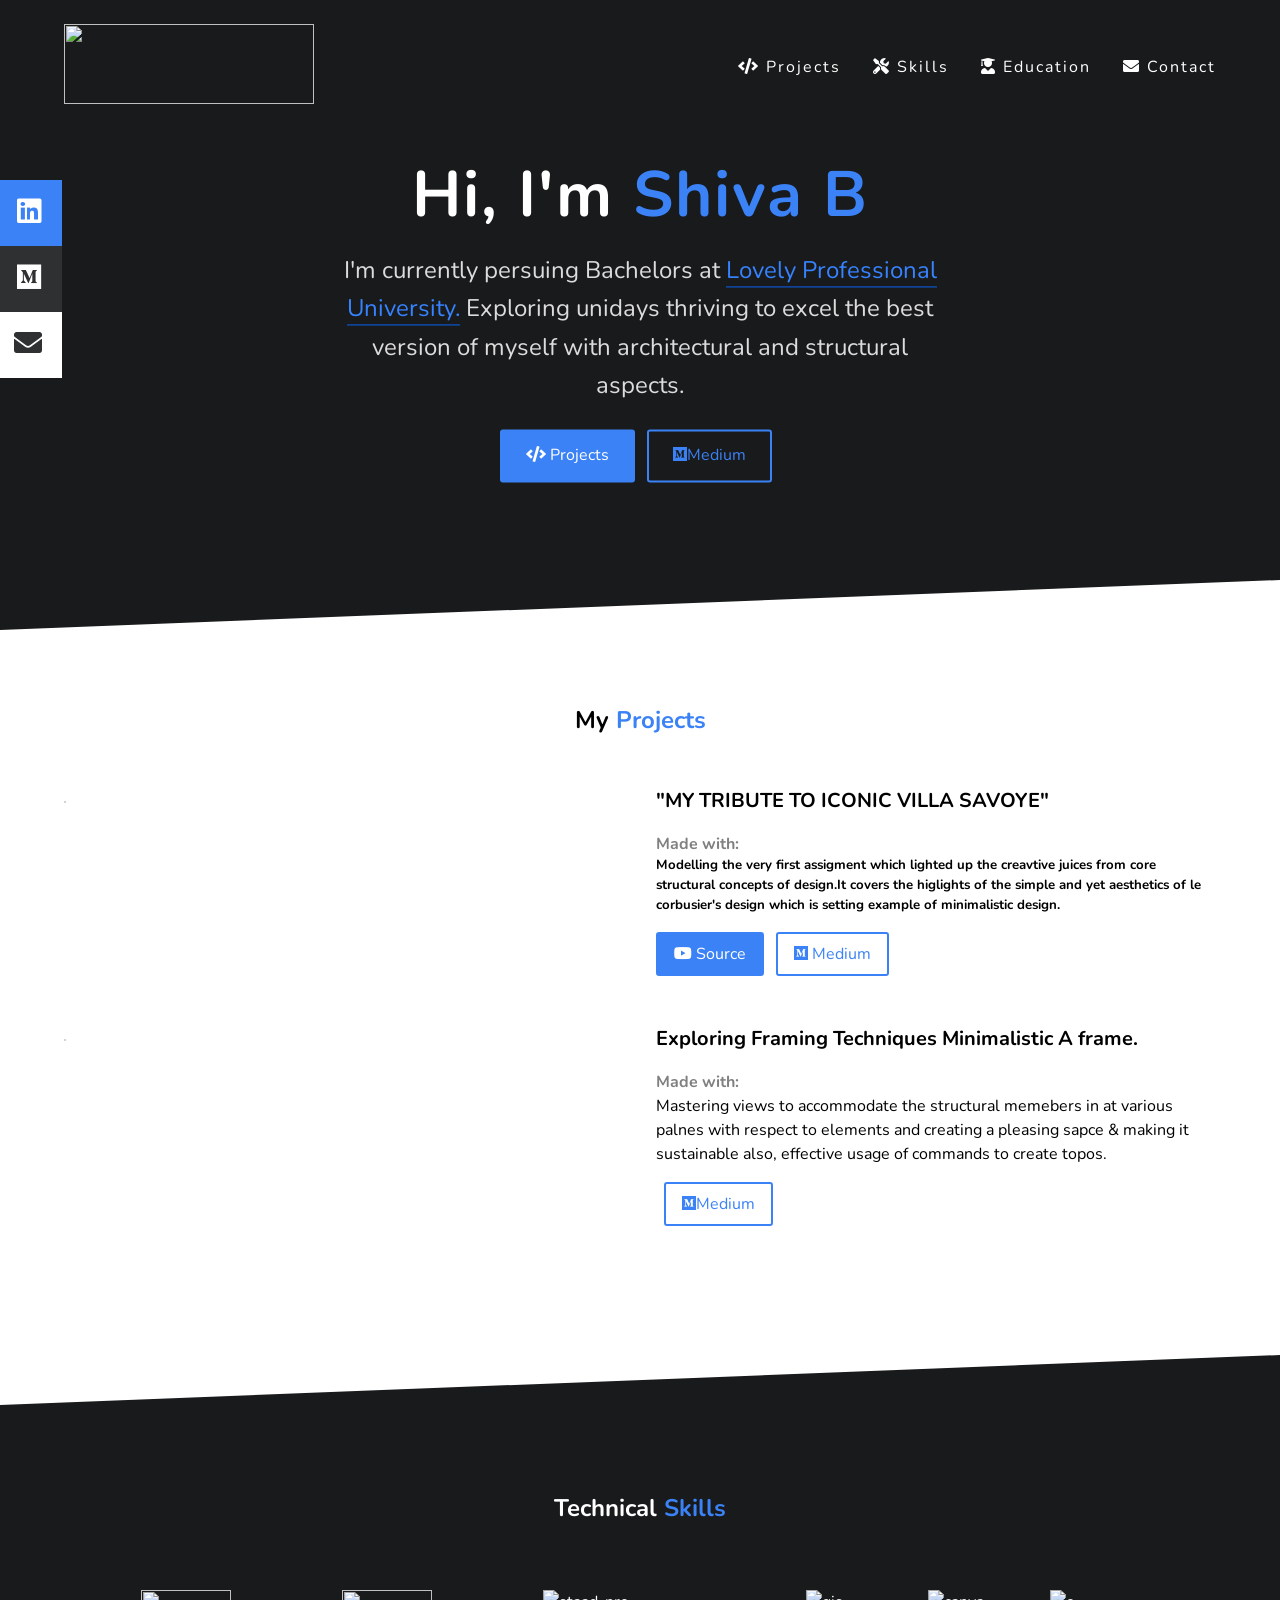
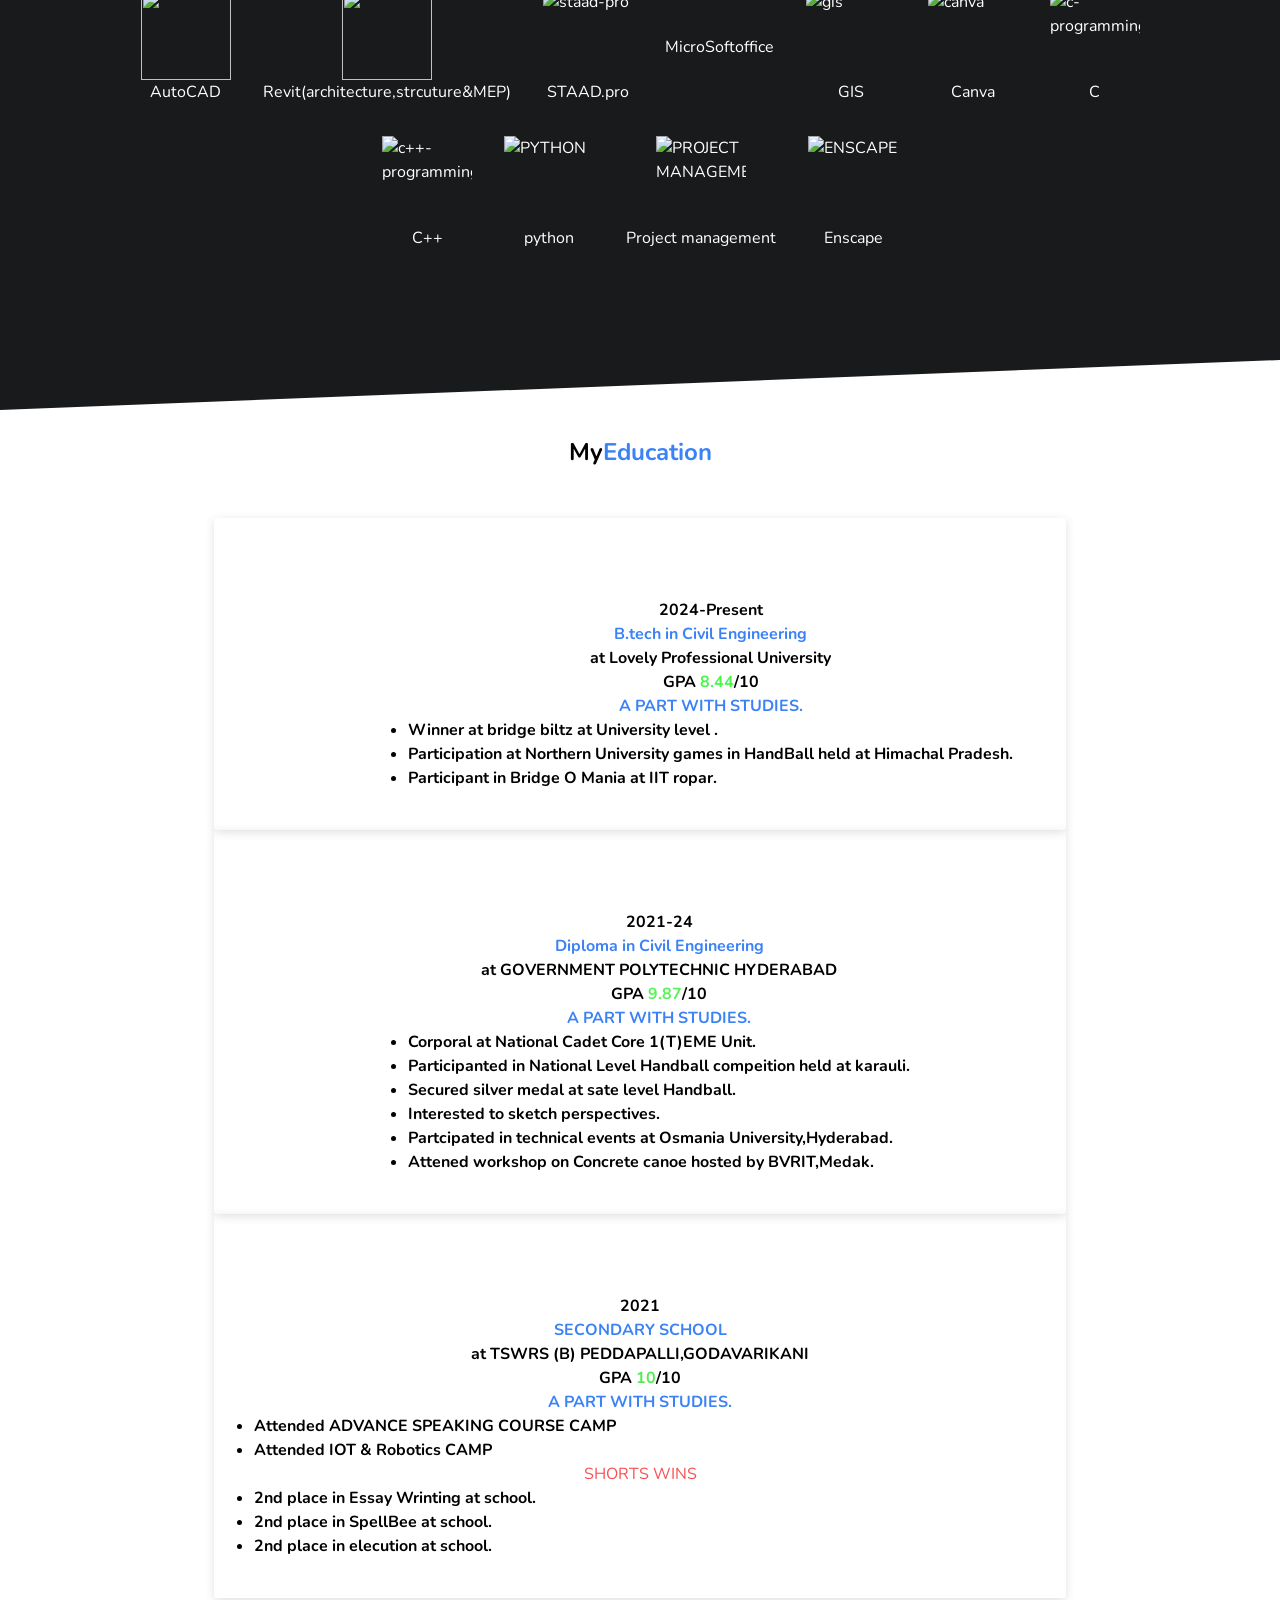
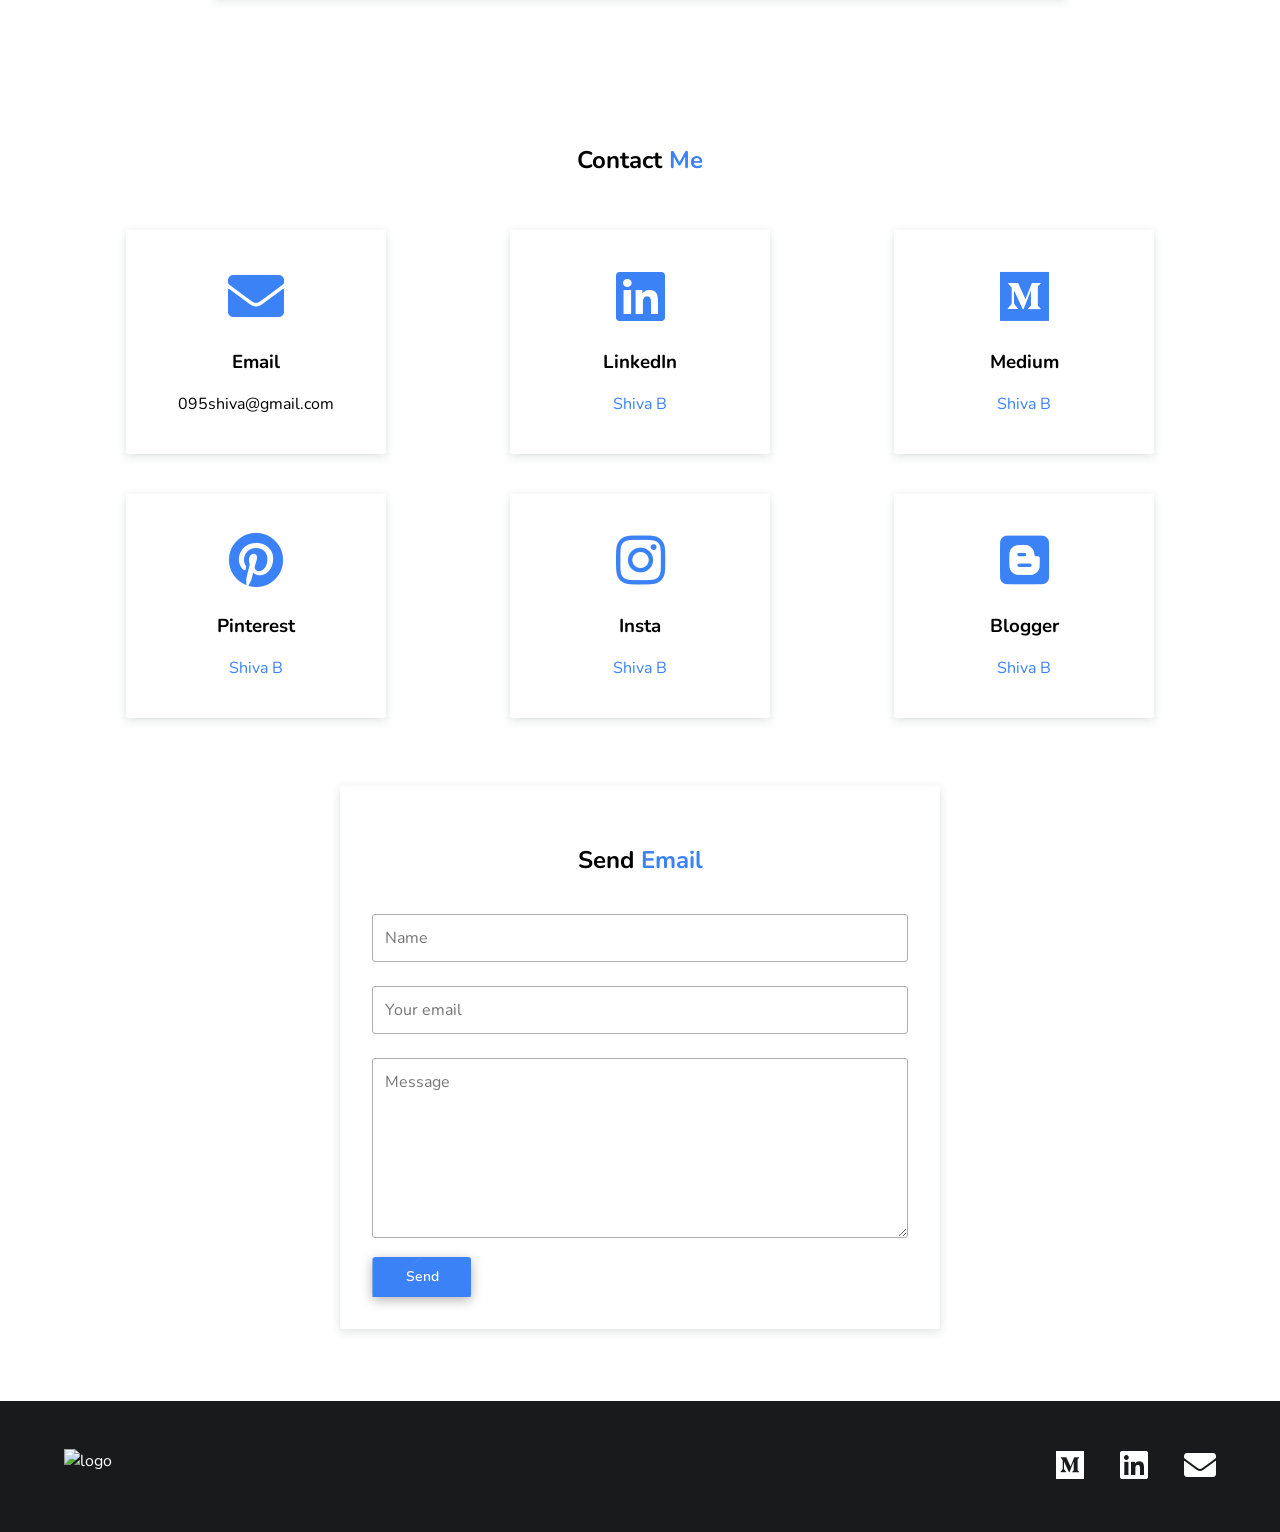
==== commit c0ddde7d: "Update GPA from 8.73 to 8.44" ====
--- a/index.html
+++ b/index.html
@@ -210,7 +210,7 @@
            <li><img width="90" height="90" src="https://upload.wikimedia.org/wikipedia/commons/thumb/4/49/ArcGIS_globe.png/900px-ArcGIS_globe.png?20200916120335" alt="gis"/><span class="text-center">GIS</li>
            <li><img width="90" height="90" src="https://img.icons8.com/fluency/96/canva.png" alt="canva"/><span class="text-center">Canva</span></li>     
             <li><img width="90" height="90" src="https://img.icons8.com/color/48/c-programming.png" alt="c-programming"/><span class="text-center">C</span></li>
-           <li><img width="90" height="90" src="https://cdn.imgbin.com/22/13/6/imgbin-the-c-programming-language-computer-icons-computer-programming-source-code-programming-c-logo-eZjx3GXN6szp5q0e8JdmnCazc.jpg" alt="c++-programming"/><span class="text-center">C++</span></li>
+           <li><img width="90" height="90" src="https://upload.wikimedia.org/wikipedia/commons/thumb/1/18/ISO_C%2B%2B_Logo.svg/459px-ISO_C%2B%2B_Logo.svg.png?20170928190710" alt="c++-programming"/><span class="text-center">C++</span></li>
             <li><img width="90" height="90" src="https://img.icons8.com/?size=100&id=l75OEUJkPAk4&format=png&color=000000n" alt="PYTHON"/><span class="text-center">python</span></li>
            <li><img width="90" height="90" src="https://images.squarespace-cdn.com/content/v1/5efbb086aa75d475fc37463a/1623110149356-STPZJH4VYTKVFD0MJTZL/oracle.png?format=500wn" alt="PROJECT MANAGEMENT"/><span class="text-center">Project management</span></li>
            <li><img width="90" height="90" src="https://static.chaos.com/images/assets/000/025/042/original/enscape-logo-color-white-rgb.svg?1746706177" alt="ENSCAPE"/><span class="text-center">Enscape</span></li>
@@ -237,7 +237,7 @@
                   <h4 class="education-year"style="text-align: center;"><b>2024-Present</b></h4>
                   <h4 style="text-align: center;"><span class="text-blue main-font"><b>B.tech in Civil Engineering</b></span></h4>
                   <h4 style="text-align: center;"><span class="text-greenmain-font">at Lovely Professional University </span></b></h4>
-                  <p style="text-align: center;"><b>GPA <span style="color: rgb(72, 247, 72);">8.73</span>/10</b></p>
+                  <p style="text-align: center;"><b>GPA <span style="color: rgb(72, 247, 72);">8.44</span>/10</b></p>
                   <h4 style="text-align: center;"><span class="text-blue main-font">A PART WITH STUDIES.</span></h4>
                  <ul><b>
                   <li>Winner at bridge biltz at University level .</li>
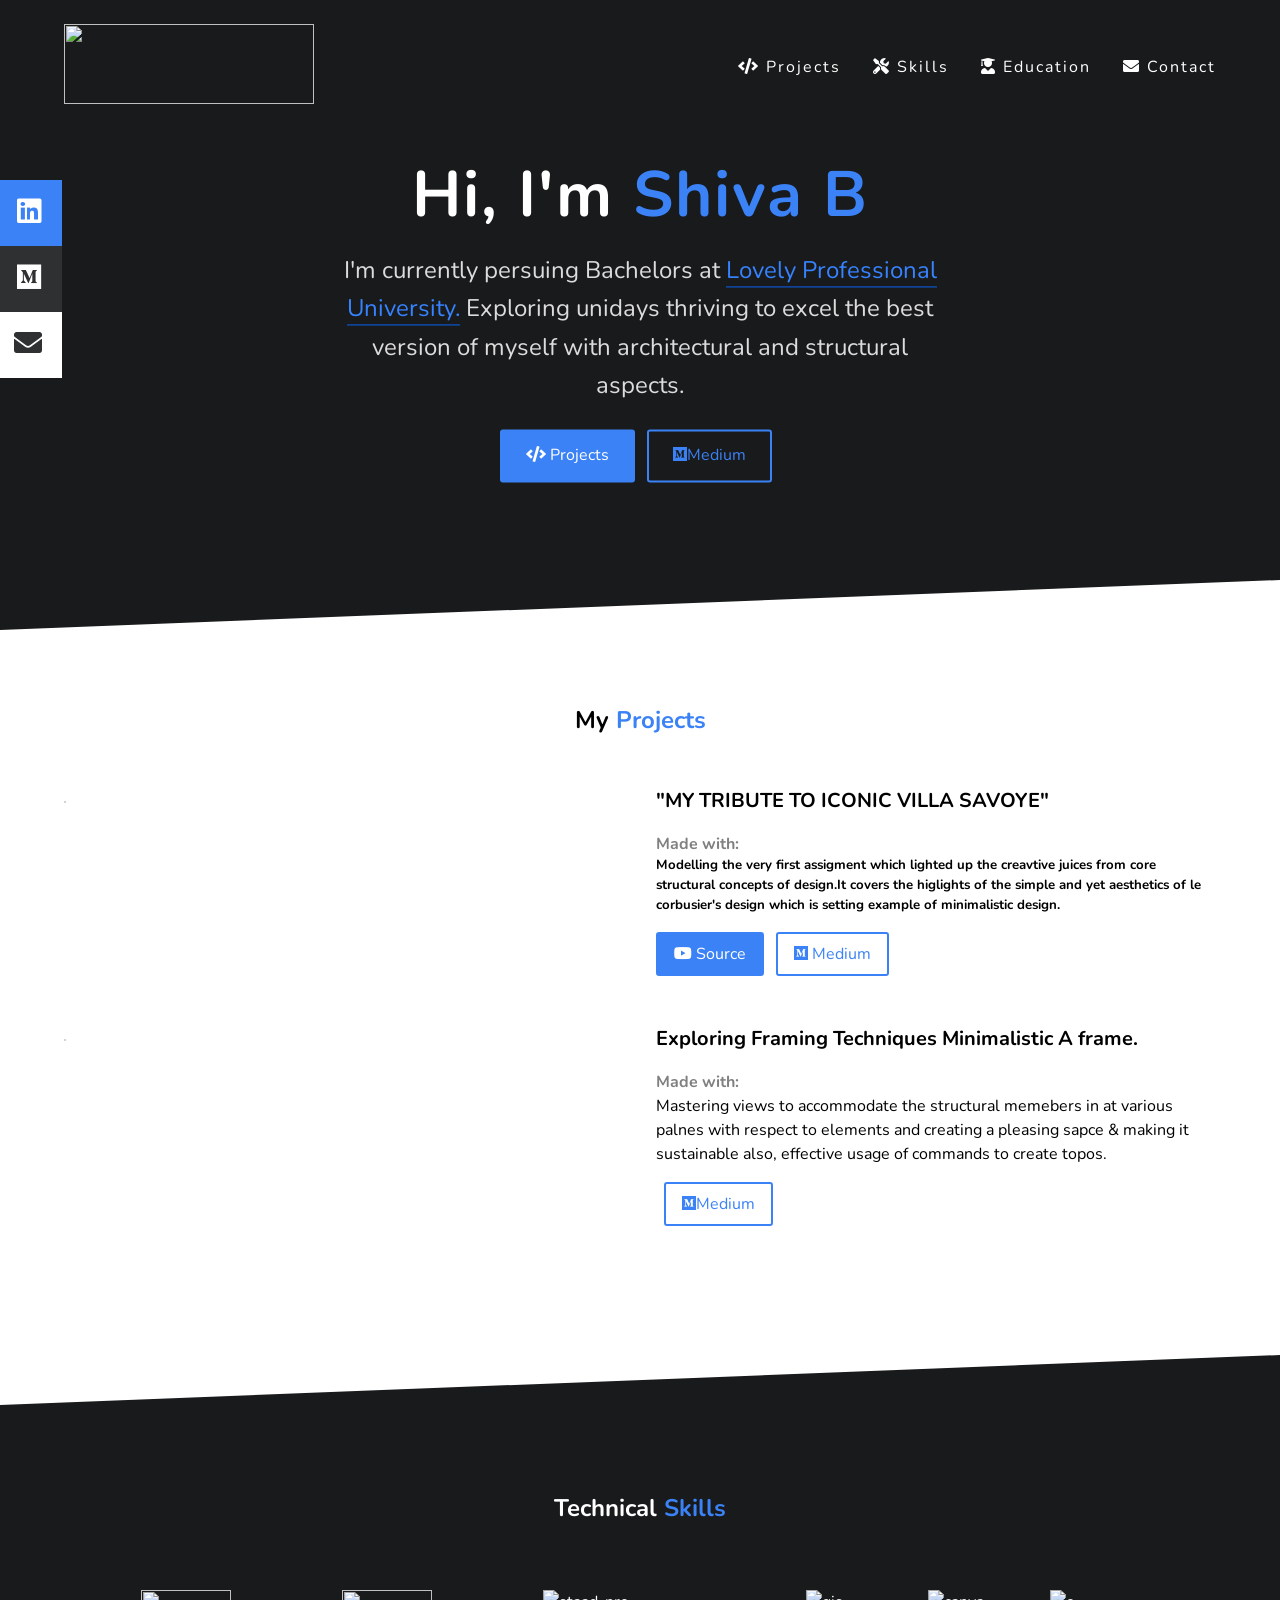
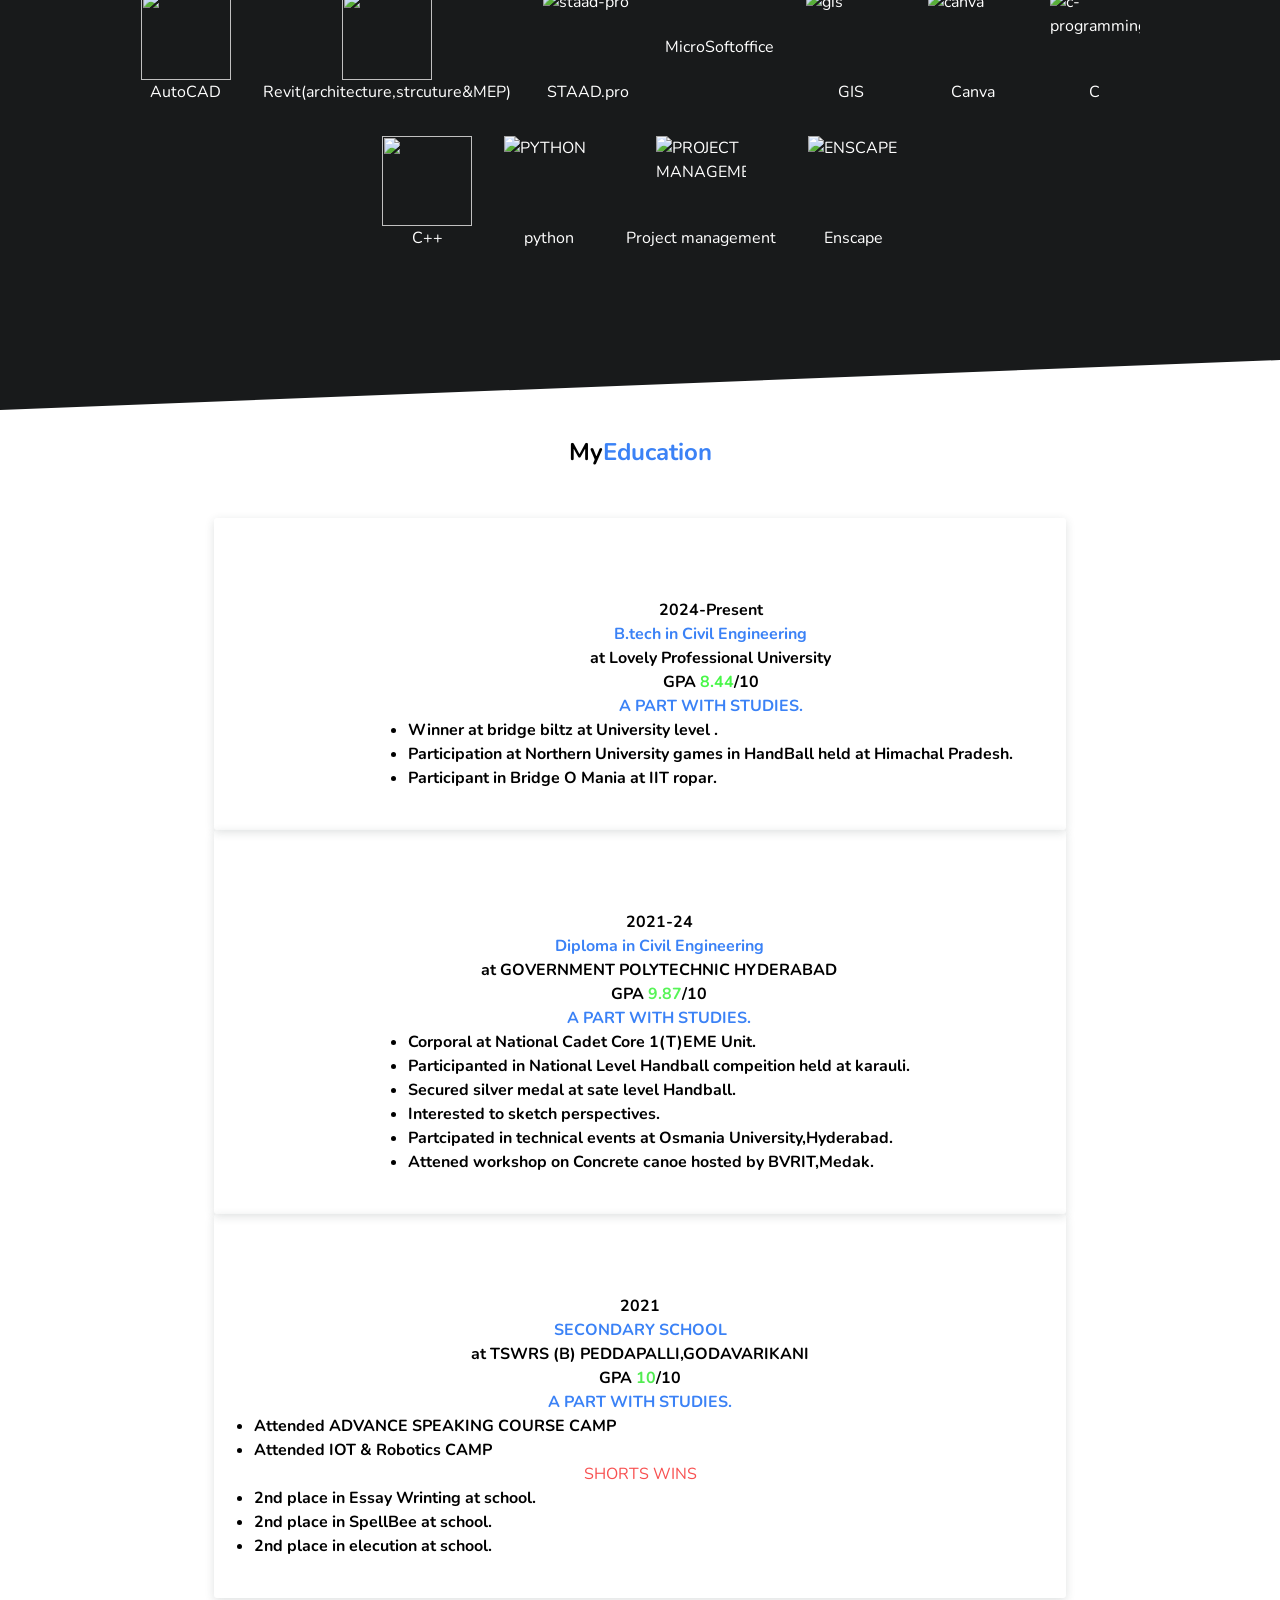
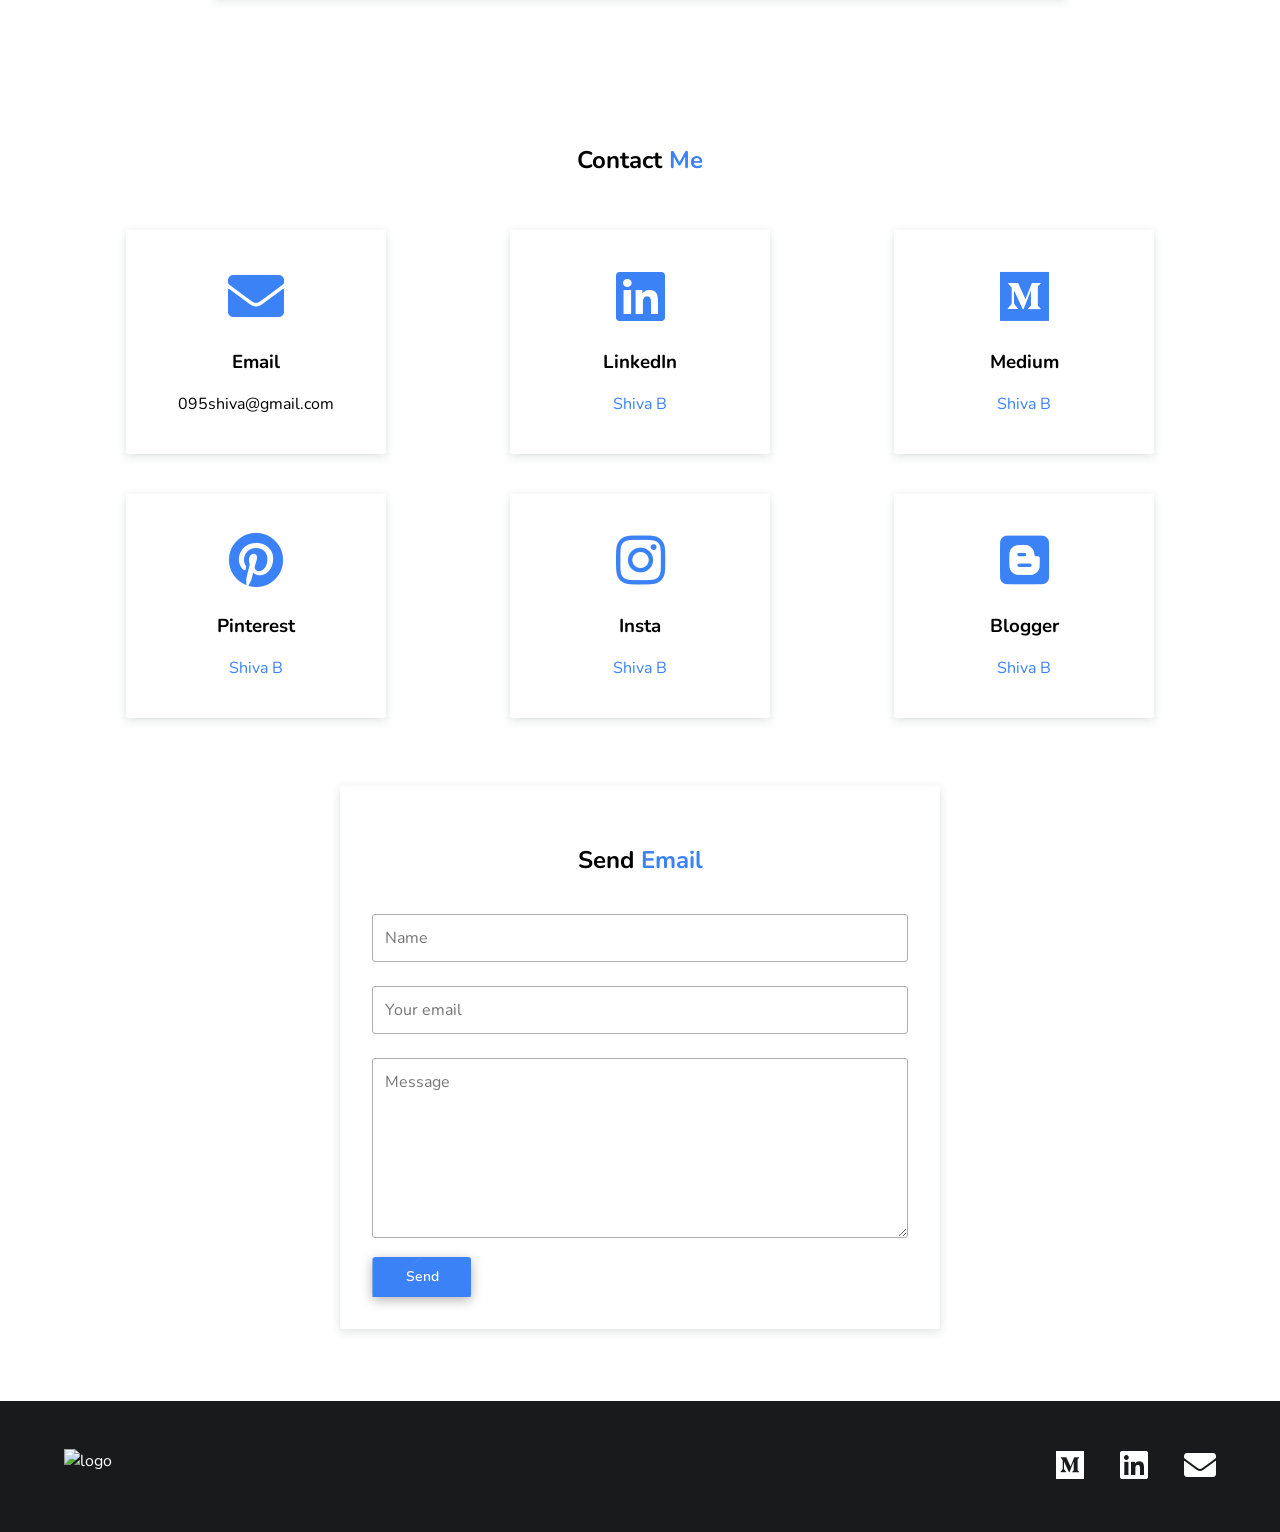
==== commit 39caa2ee: "Update index.html" ====
--- a/index.html
+++ b/index.html
@@ -207,10 +207,10 @@
             <li><img width="90" height="90" src="https://www.armada.co.uk/wp-content/uploads/revit-2023-badge-400x400-1.png"></span><span class="text-center">Revit(architecture,strcuture&MEP)</span></li>
  <li><img width="90" height="90" src="https://img.icons8.com/fluency/48/staad-pro.png" alt="staad-pro"/></span><span class="text-center">STAAD.pro</span></li>   
           <li><span class="iconify" data-icon="logos:microsoft-icon" data-inline="false" data-width="90px" data-height="90px"></span><span>MicroSoftoffice</span></li>
-           <li><img width="90" height="90" src="https://upload.wikimedia.org/wikipedia/commons/thumb/4/49/ArcGIS_globe.png/900px-ArcGIS_globe.png?20200916120335" alt="gis"/><span class="text-center">GIS</li>
+           <li><img width="90" height="90" src="https://img.icons8.com/?size=100&id=aMgoCUnwTPFF&format=png&color=000000" alt="gis"/><span class="text-center">GIS</li>
            <li><img width="90" height="90" src="https://img.icons8.com/fluency/96/canva.png" alt="canva"/><span class="text-center">Canva</span></li>     
             <li><img width="90" height="90" src="https://img.icons8.com/color/48/c-programming.png" alt="c-programming"/><span class="text-center">C</span></li>
-           <li><img width="90" height="90" src="https://upload.wikimedia.org/wikipedia/commons/thumb/1/18/ISO_C%2B%2B_Logo.svg/459px-ISO_C%2B%2B_Logo.svg.png?20170928190710" alt="c++-programming"/><span class="text-center">C++</span></li>
+           <li><img width="90" height="90" src="https://img.icons8.com/?size=100&id=40669&format=png&color=000000"/><span class="text-center">C++</span></li>
             <li><img width="90" height="90" src="https://img.icons8.com/?size=100&id=l75OEUJkPAk4&format=png&color=000000n" alt="PYTHON"/><span class="text-center">python</span></li>
            <li><img width="90" height="90" src="https://images.squarespace-cdn.com/content/v1/5efbb086aa75d475fc37463a/1623110149356-STPZJH4VYTKVFD0MJTZL/oracle.png?format=500wn" alt="PROJECT MANAGEMENT"/><span class="text-center">Project management</span></li>
            <li><img width="90" height="90" src="https://static.chaos.com/images/assets/000/025/042/original/enscape-logo-color-white-rgb.svg?1746706177" alt="ENSCAPE"/><span class="text-center">Enscape</span></li>
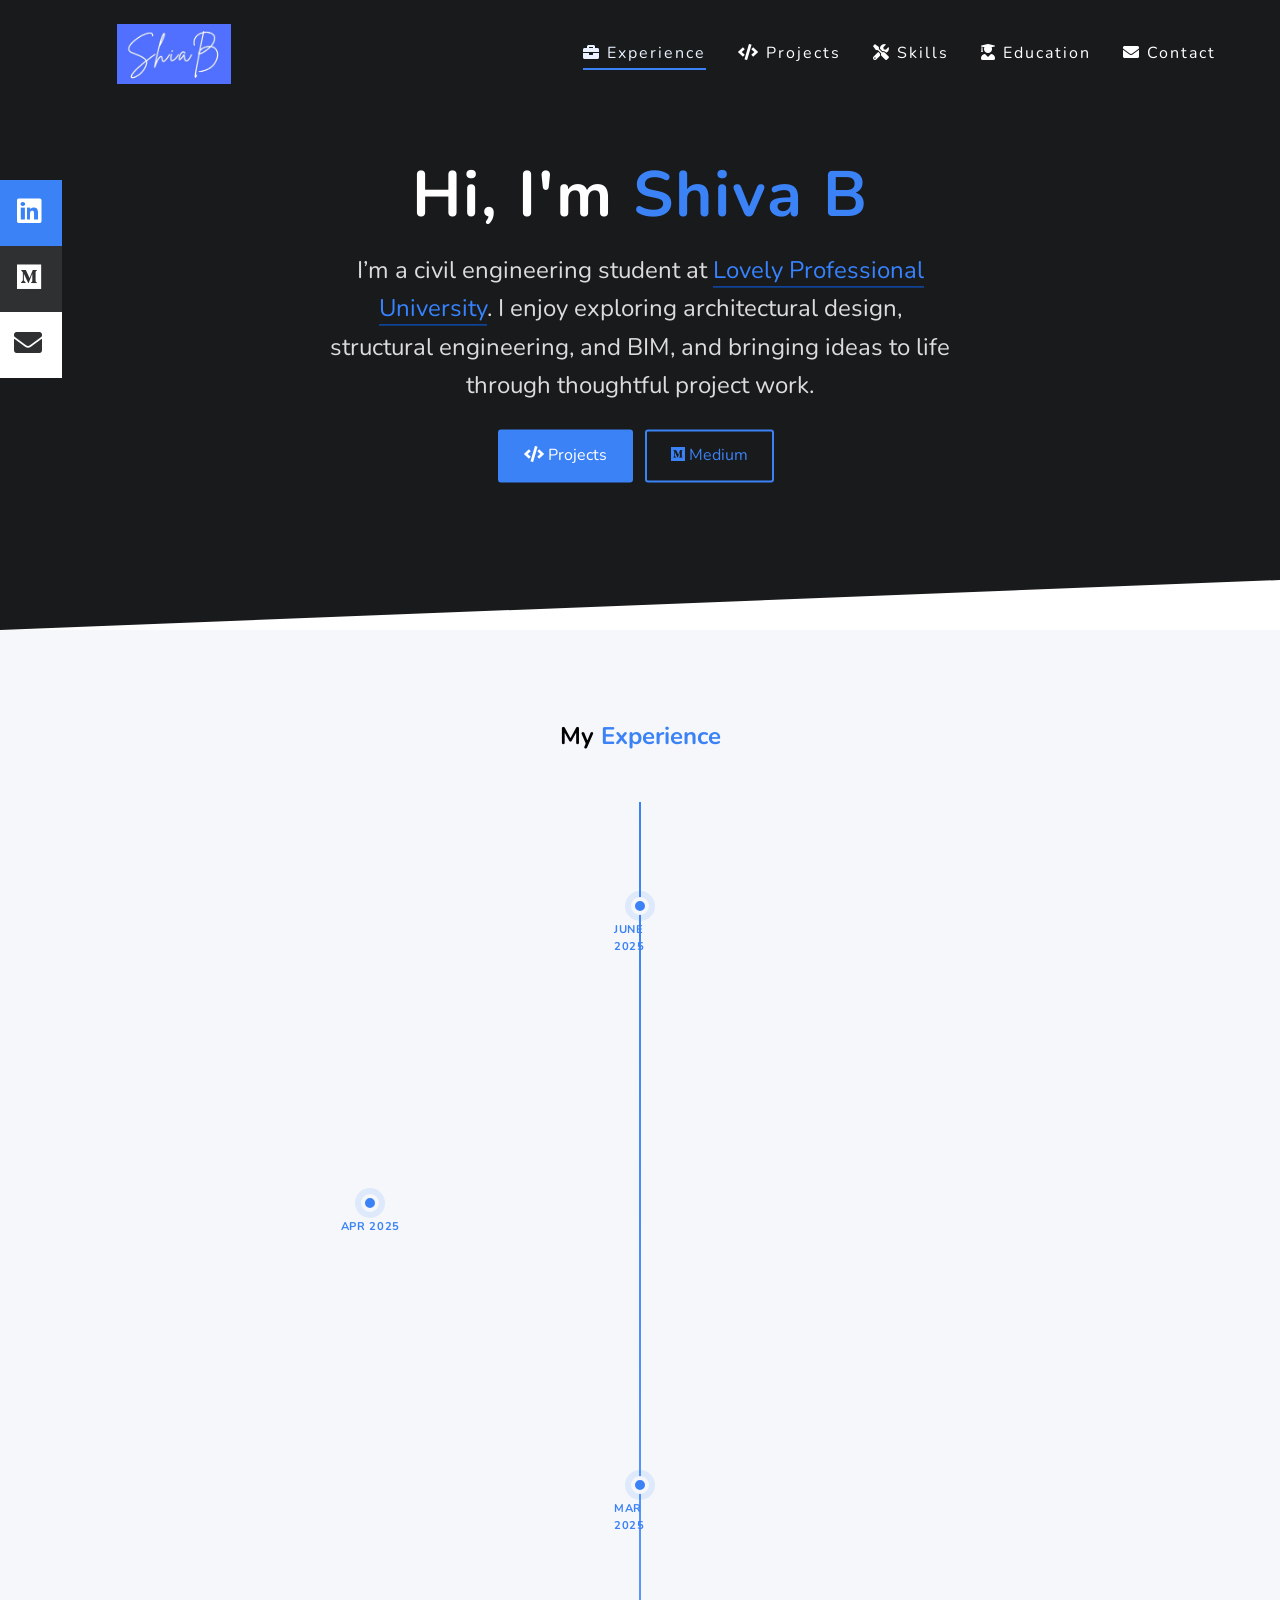
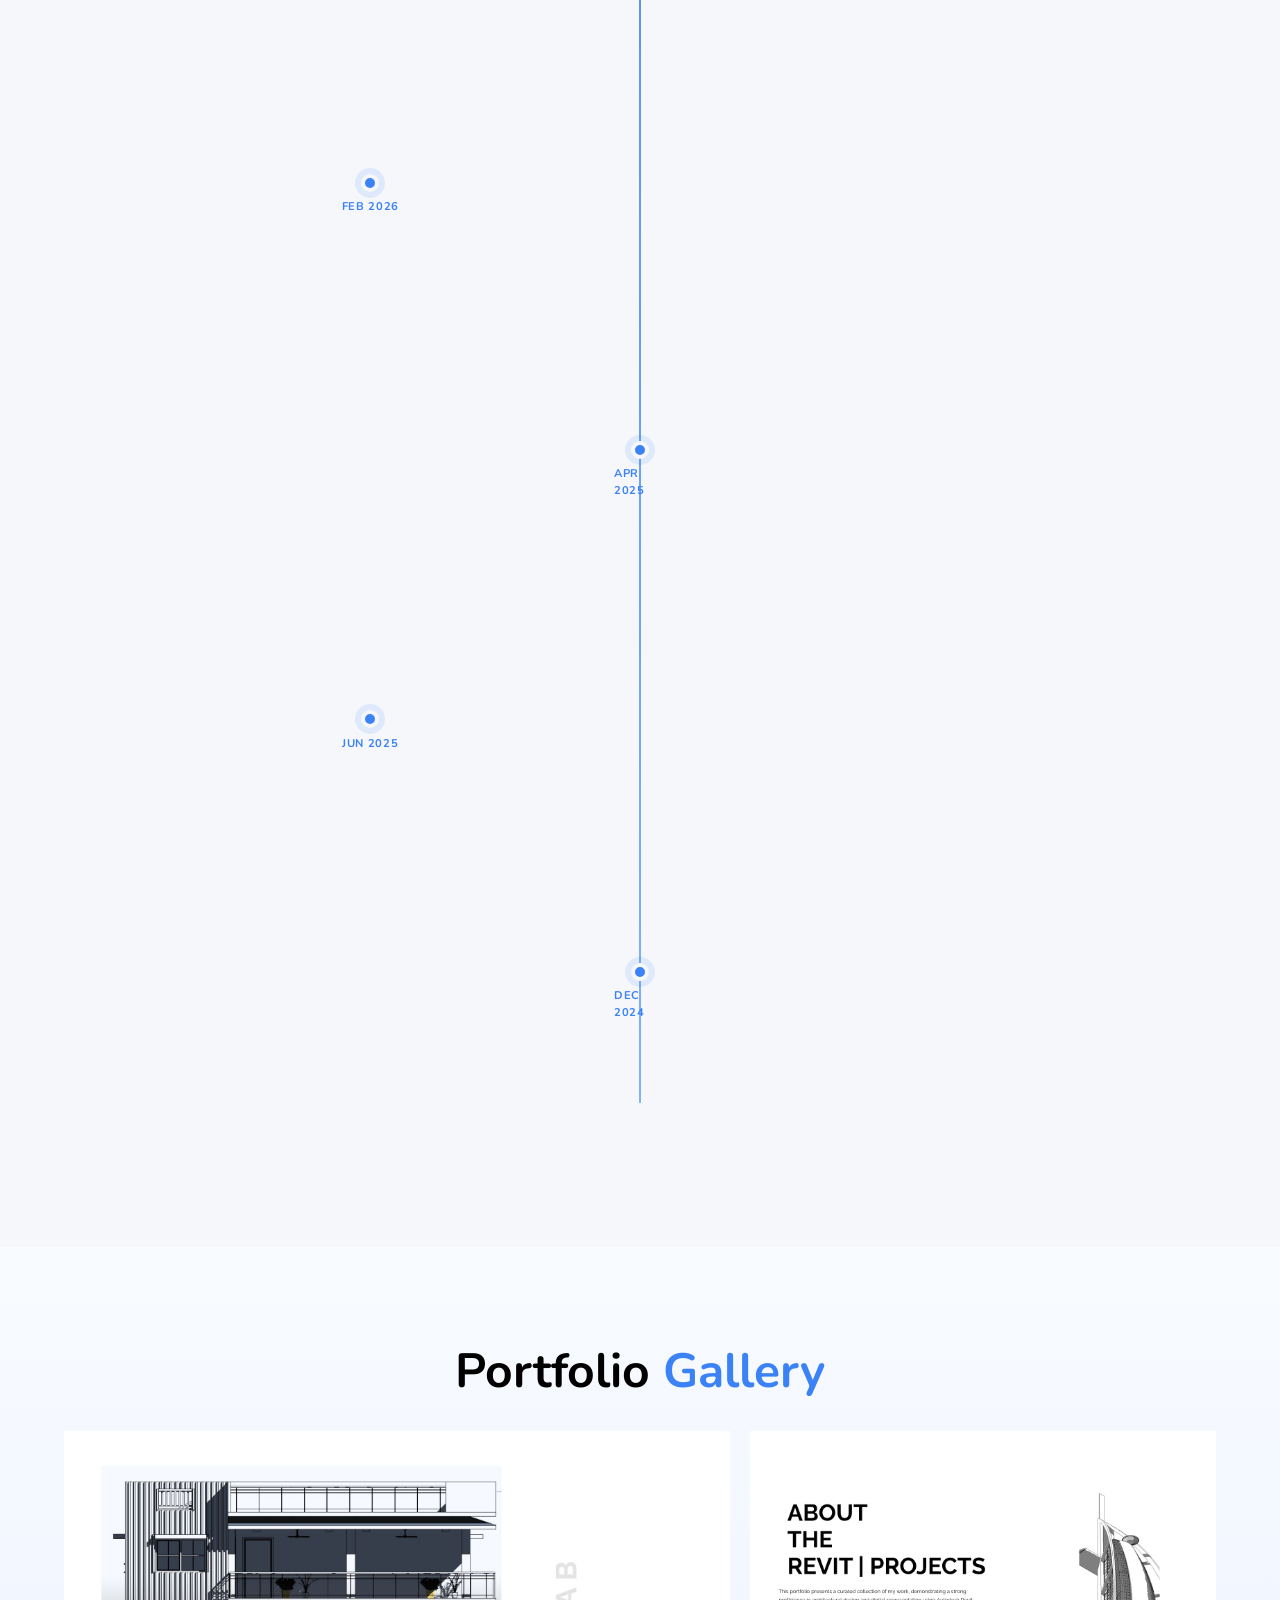
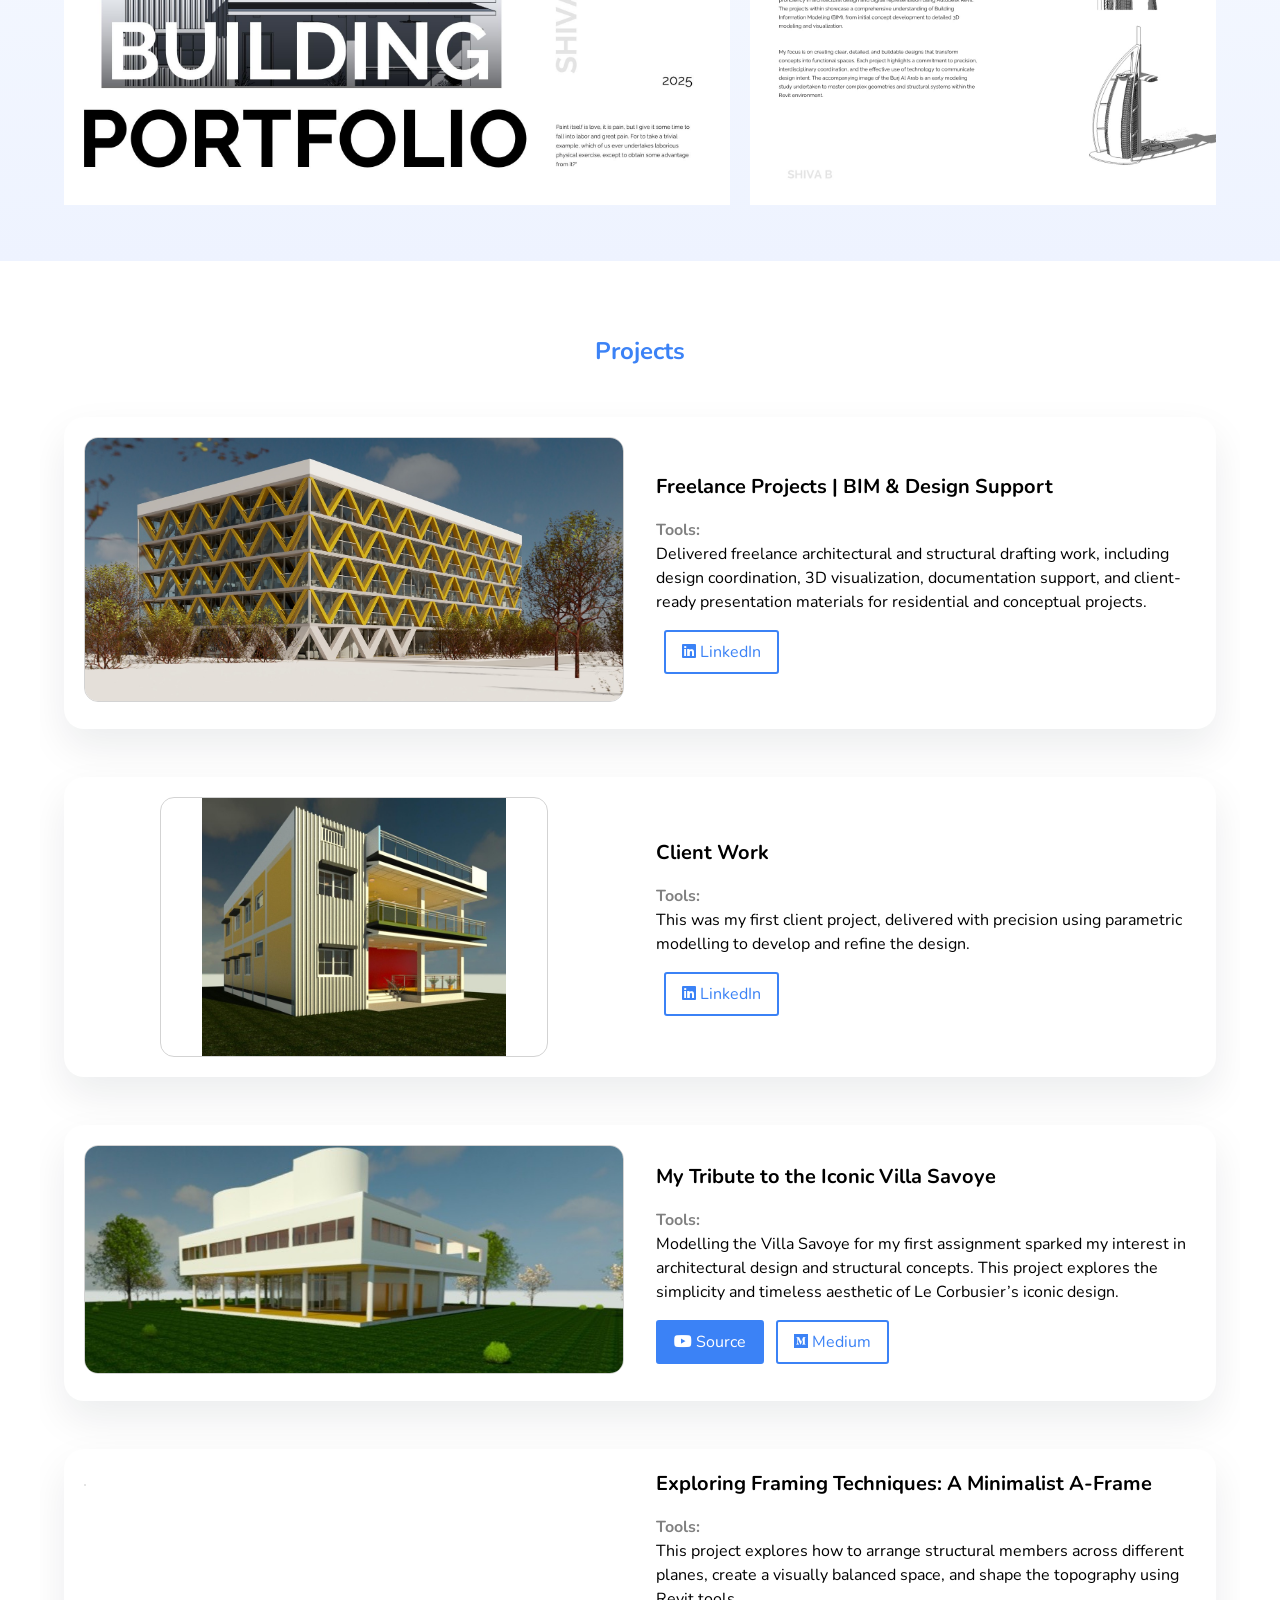
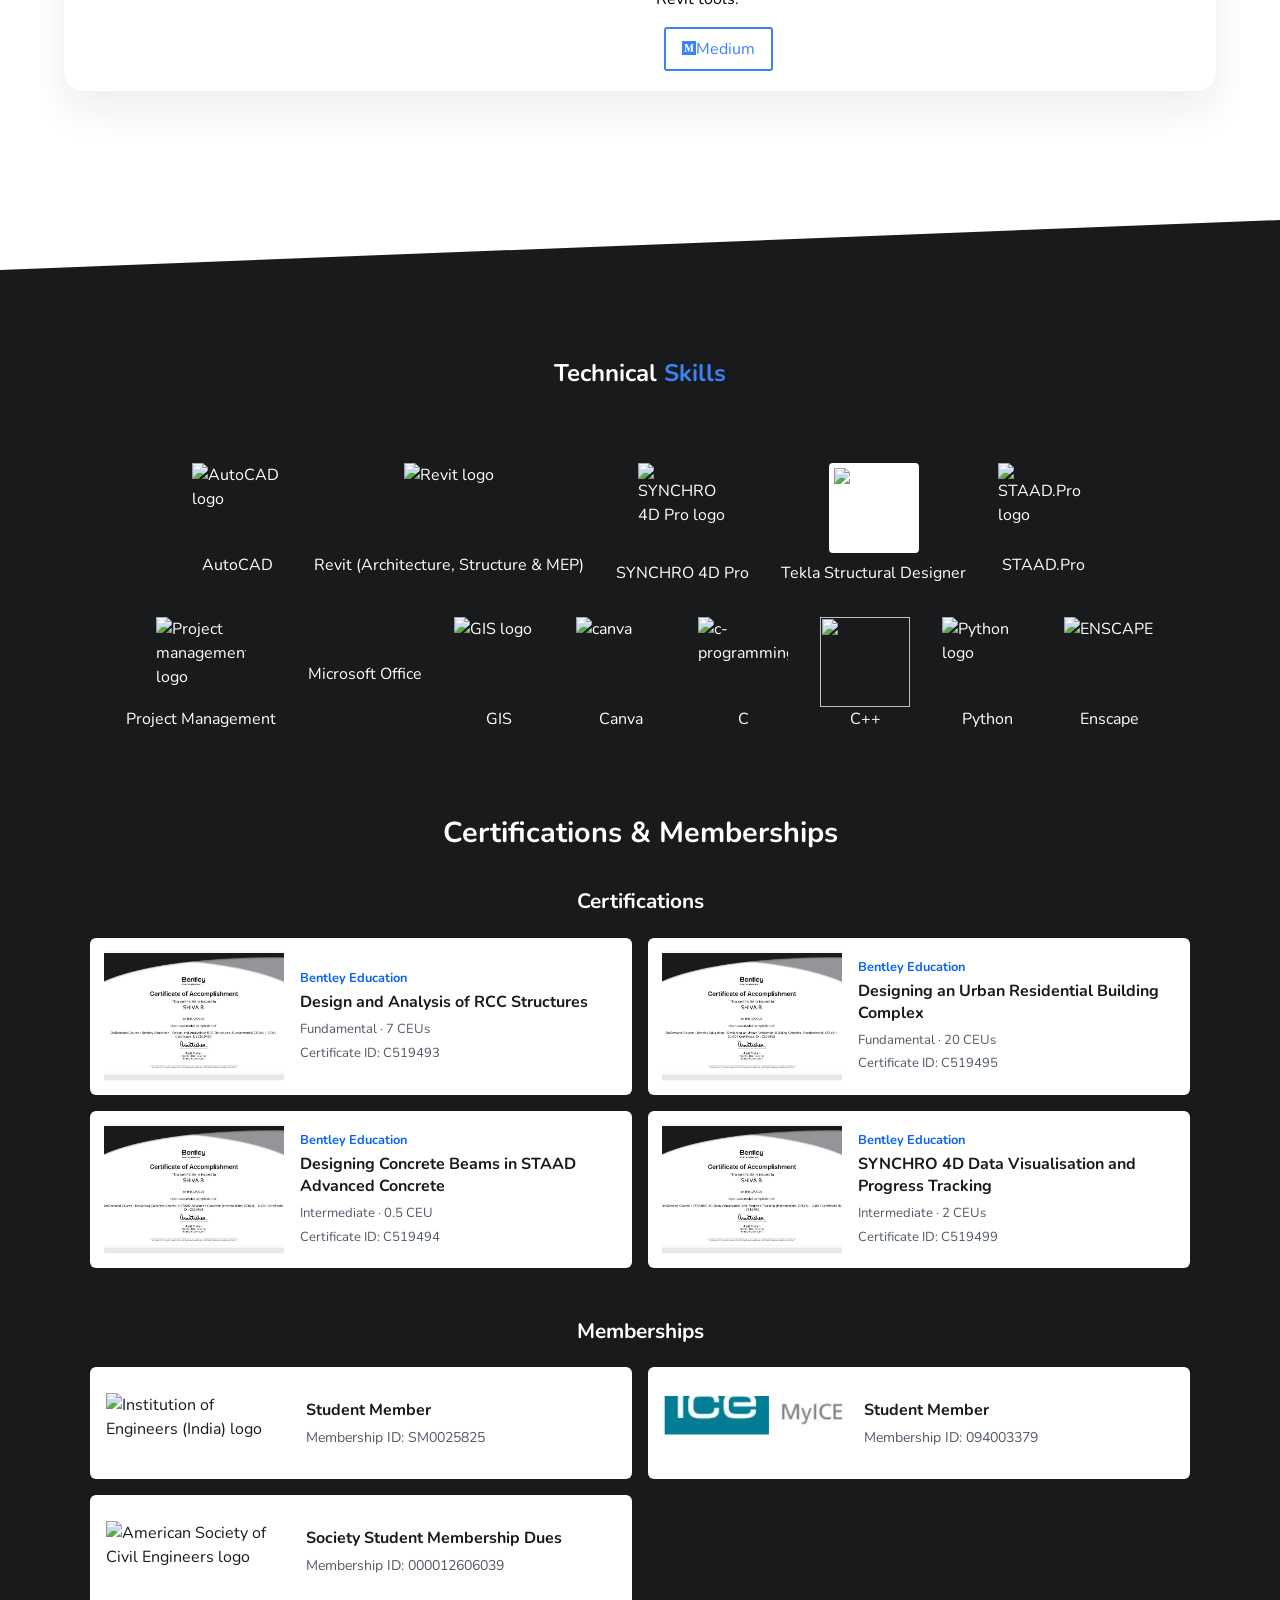
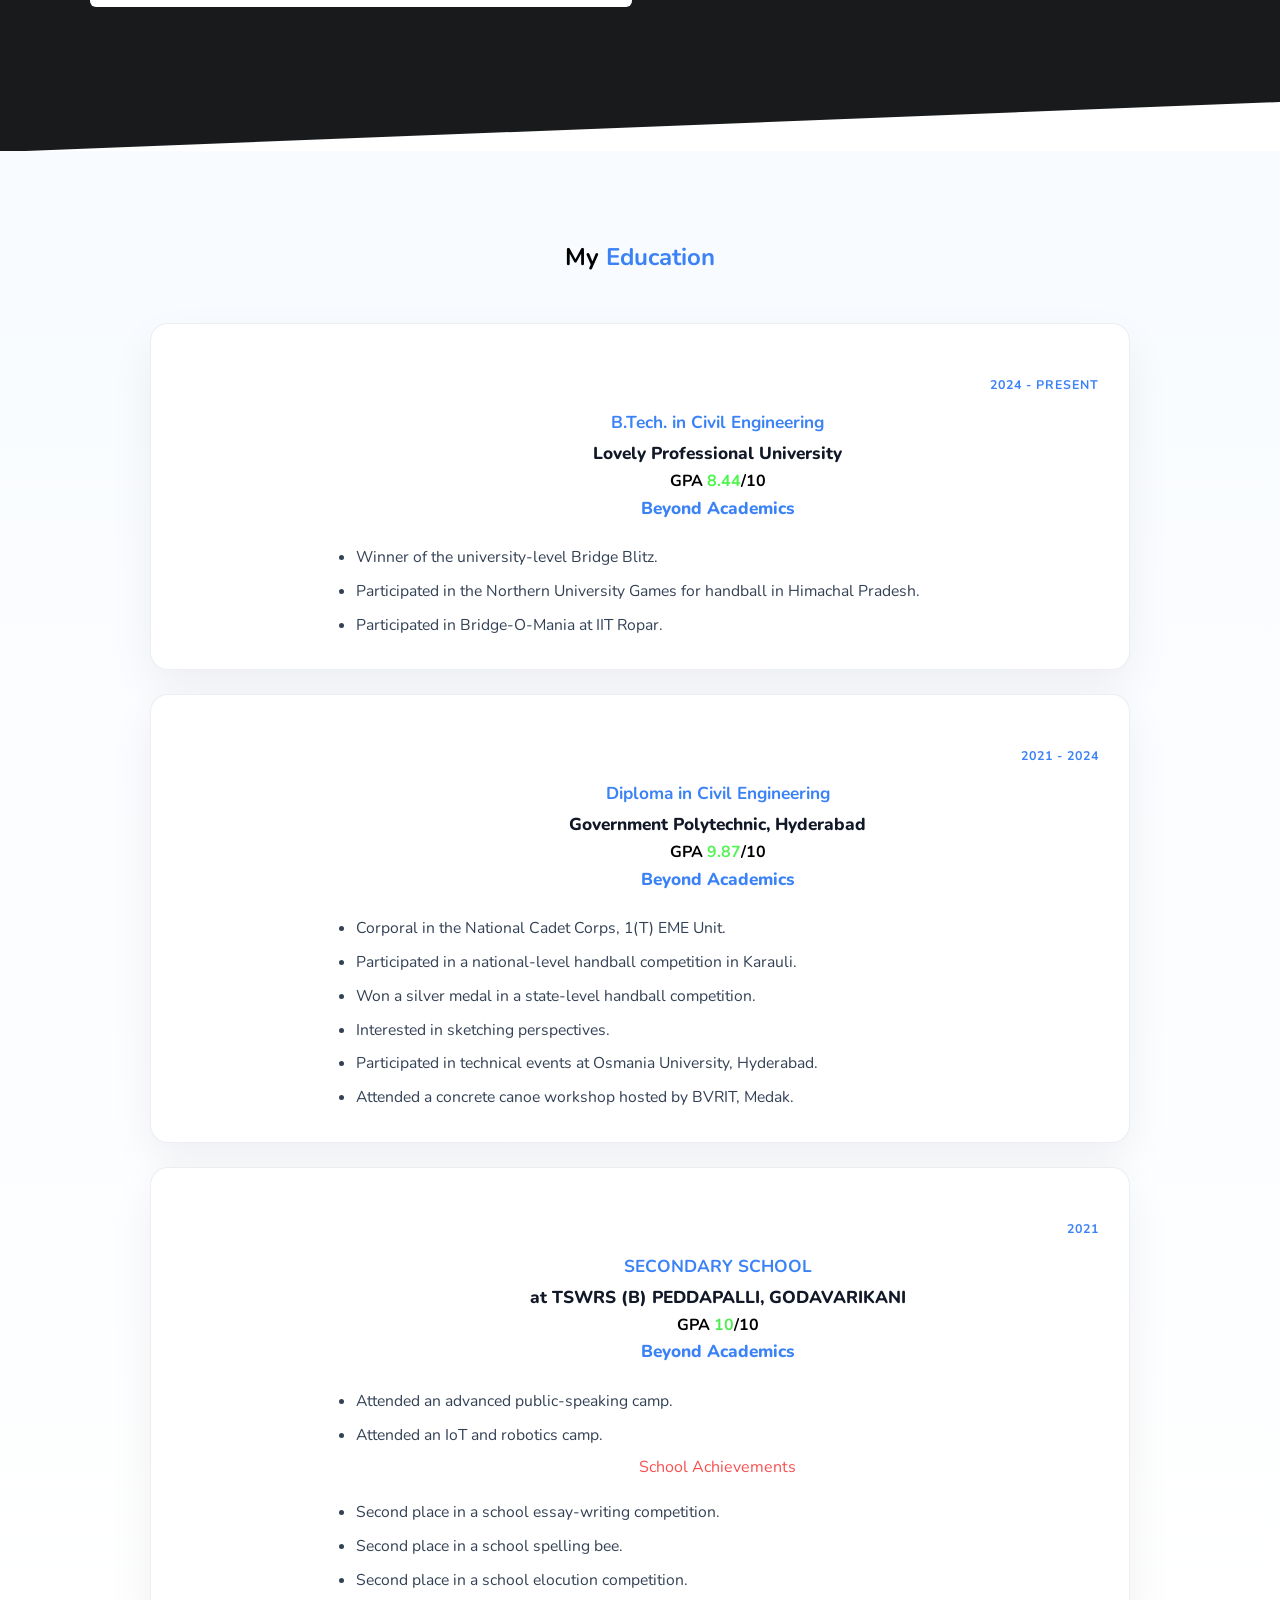
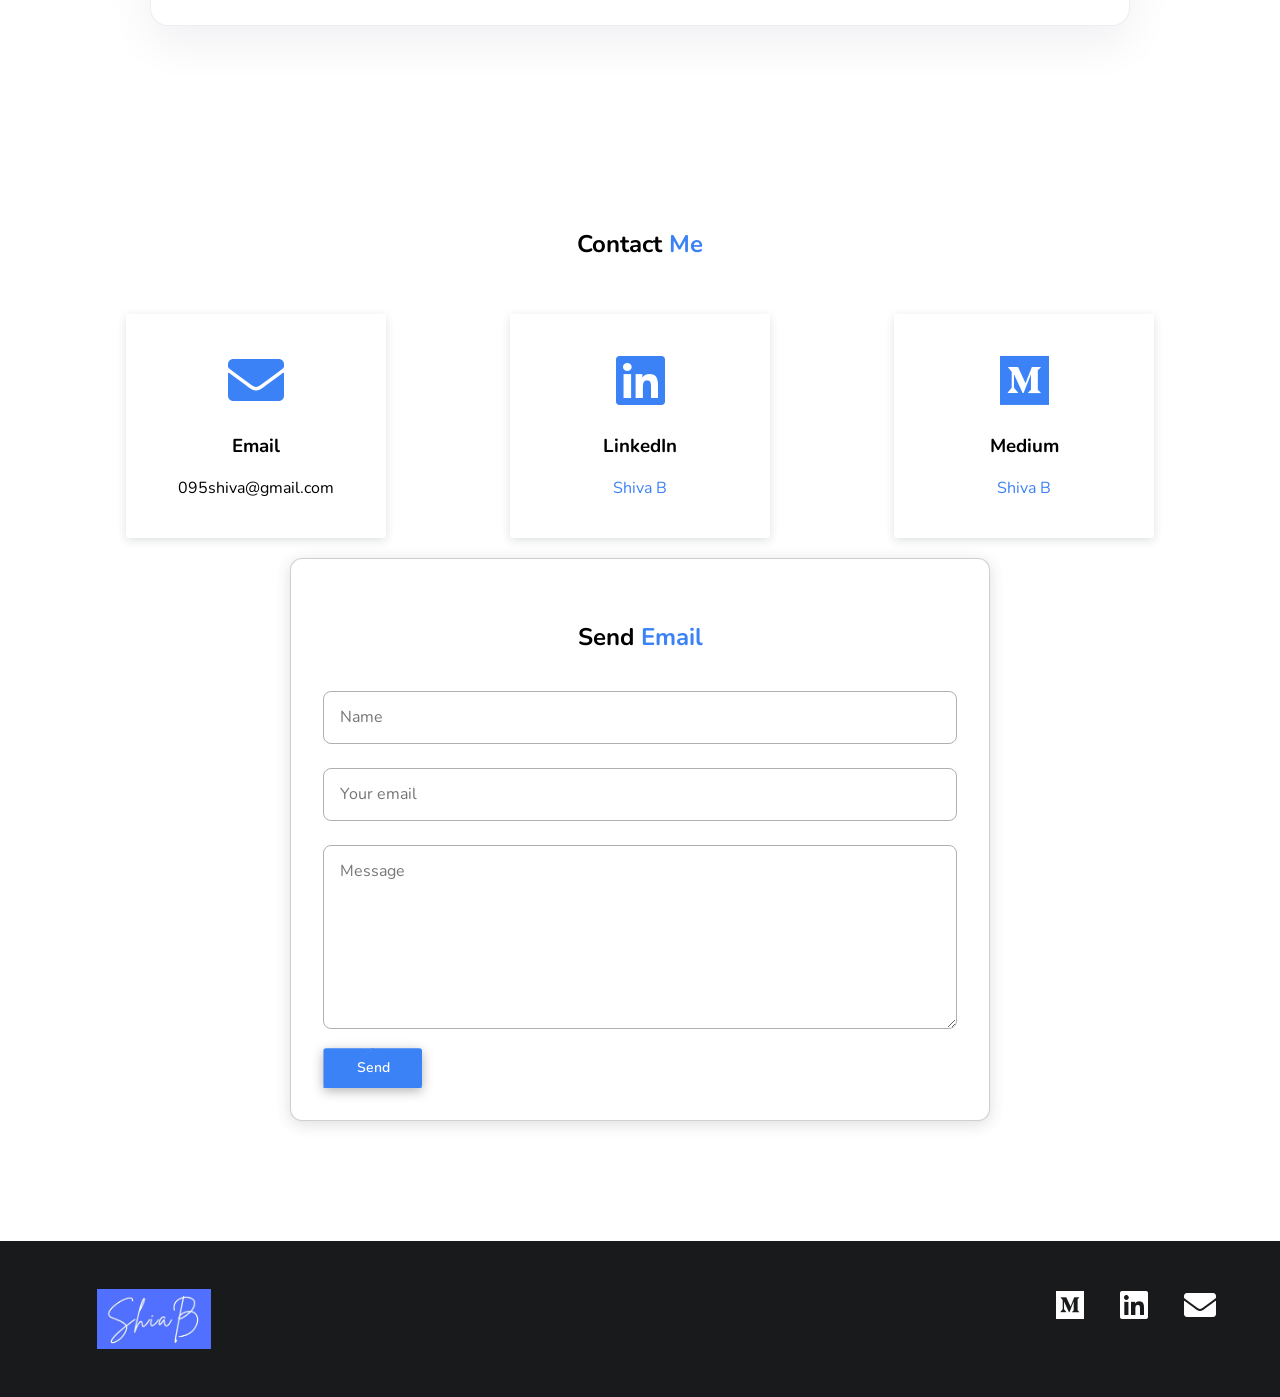
==== commit 96a12596: "Add files via upload" ====
--- a/index.html
+++ b/index.html
@@ -4,7 +4,7 @@
     <meta charset="UTF-8" />
     <meta http-equiv="X-UA-Compatible" content="IE=edge" />
     <meta name="viewport" content="width=device-width, initial-scale=1.0" />
-    <title>Shiva B|civil Engineer </title>
+    <title>Shiva B | Civil Engineer</title>
 
     <!-- Google Fonts -->
     <link rel="preconnect" href="https://fonts.googleapis.com">
@@ -51,9 +51,15 @@
       <div id="particles-js">
         <nav id="nav" data-aos="fade-in">
           <div class="container nav-container">
-            <a href="index.html" id="logo">
-                <img width="80" height="80" src="https://i.pinimg.com/736x/1d/a3/72/1da3728549fa8945e69b7a51baa823cc.jpg" alt="">
+            <a href="index.html" id="logo" aria-label="Home">
+              <img src="img/IMAGE.jpg" alt="logo" width="180" height="60">
+            </a>
             <ul class="hide-for-mobile nav-links flex">
+              <li>
+                <a href="#experience" class="link"
+                  ><i class="fas fa-briefcase"></i> Experience</a
+                >
+              </li>
               <li>
                 <a href="#projects" class="link"
                   ><i class="fas fa-code"></i> Projects</a
@@ -80,6 +86,11 @@
             <div class="container">
               <div class="mobile-menu-links">
                 <ul class="flex">
+                  <li>
+                    <a href="#experience" class="link blue-hover"
+                      >Experience</a
+                    >
+                  </li>
                   <li>
                     <a href="#projects" class="link blue-hover"
                       >Projects</a
@@ -116,12 +127,12 @@
               Hi, I'm <span class="main-font text-blue">Shiva B </span>
             </h1>
             <p class="student" id="student">
-              I'm currently persuing Bachelors  at <a href="https:www.lpu.in" class="blue-link-underline" target="_blank">Lovely Professional University.</a> Exploring unidays thriving to excel the best version of myself with architectural and structural aspects. 
+              I’m a civil engineering student at <a href="https://www.lpu.in" class="blue-link-underline" target="_blank" rel="noopener noreferrer">Lovely Professional University</a>. I enjoy exploring architectural design, structural engineering, and BIM, and bringing ideas to life through thoughtful project work.
             </p>
             <div class="hero-btns">
               <a href="#projects" class="btn-blue"><i class="fas fa-code"></i> Projects</a>
               <a href="https://medium.com/@095shiva" class="btn-blue-outline mx-1" id="projects-btn"
-                target="_blank"><i class="fab fa-medium"></i>Medium</a
+                target="_blank"><i class="fab fa-medium"></i> Medium</a
               >
             </div>
           </div>
@@ -130,7 +141,7 @@
         <!-- SOCIAL LINKS -->
         <div class="socials" data-aos="fade-in"> 
           <ul>
-            <li class="bg-blue"><a href="https://www.linkedin.com/in/shiva-b-42a7aa285"
+            <li class="bg-blue"><a href="https://www.linkedin.com/in/er-shiva-b-42a7aa285/?isSelfProfile=true"
               target="_blank"><span class="socials-text">LinkedIn</span> <i class="fab fa-linkedin fa-2x"></i
             ></a></li>
             <li class="bg-dark-grey"> <a href="https://medium.com/@095shiva"
@@ -149,21 +160,178 @@
 
     </header>
 
+    <!-- EXPERIENCE -->
+    <section id="experience" class="experience">
+      <div class="container">
+        <h2 class="main-font">My <span class="text-blue main-font">Experience</span></h2>
+        <div class="timeline" data-aos="fade-up">
+          <div class="timeline-item left">
+            <div class="timeline-content">
+              <span class="timeline-year">June 2025 - Present</span>
+              <h3>Freelance BIM Engineer</h3>
+              <p>Developed and drafted architectural and structural plans using Autodesk Revit, generated 3D visualizations and realistic renders for client presentations, and prepared BIM-based drawings, schedules, and documentation to streamline project delivery.</p>
+            </div>
+            <div class="timeline-marker" title="June 2025 - Present"><span></span><em>June 2025</em></div>
+            <div class="timeline-spacer"></div>
+          </div>
+
+          <div class="timeline-item right">
+            <div class="timeline-spacer"></div>
+            <div class="timeline-marker" title="April 2025 - Present"><span></span><em>Apr 2025</em></div>
+            <div class="timeline-content">
+              <span class="timeline-year">April 2025 - Present</span>
+              <h3>Indian Water Resources Society | Executive Assistant</h3>
+              <p>Contributing to sustainable water management initiatives and gaining deeper insight into India’s water resource challenges and solutions while collaborating with experts in the field.</p>
+            </div>
+          </div>
+
+          <div class="timeline-item left">
+            <div class="timeline-content">
+              <span class="timeline-year">March 2025 - Present</span>
+              <h3>LPU School of Civil Engineering | Coordinator of Academic Advisory Committee</h3>
+              <p>Coordinated the academic advisory committee, anticipated trends in civil engineering, and supported initiatives to improve the learning experience and foster continuous improvement.</p>
+            </div>
+            <div class="timeline-marker" title="March 2025 - Present"><span></span><em>Mar 2025</em></div>
+            <div class="timeline-spacer"></div>
+          </div>
+
+          <div class="timeline-item right">
+            <div class="timeline-spacer"></div>
+            <div class="timeline-marker" title="February 2026 - June 2026"><span></span><em>Feb 2026</em></div>
+            <div class="timeline-content">
+              <span class="timeline-year">February 2026 - June 2026</span>
+              <h3>Department of Quality Assurance, LPU | Assistant / Junior Engineer</h3>
+              <p>Collaborated on design, drafting, and quantity takeoff verification for various projects while supporting quality assurance processes and technical documentation in a dynamic academic environment.</p>
+            </div>
+          </div>
+
+          <div class="timeline-item left">
+            <div class="timeline-content">
+              <span class="timeline-year">April 2025 - April 2026</span>
+              <h3>Gravity | Member, Fine Arts Department</h3>
+              <p>Managed coordination and creative execution within the club, contributing to departmental activities and collaborative event support with a focus on teamwork and creativity.</p>
+            </div>
+            <div class="timeline-marker" title="April 2025 - April 2026"><span></span><em>Apr 2025</em></div>
+            <div class="timeline-spacer"></div>
+          </div>
+
+          <div class="timeline-item right">
+            <div class="timeline-spacer"></div>
+            <div class="timeline-marker" title="June 2025 - July 2025"><span></span><em>Jun 2025</em></div>
+            <div class="timeline-content">
+              <span class="timeline-year">June 2025 - July 2025</span>
+              <h3>Canter CADD India Pvt. Ltd. | Engineer Intern</h3>
+              <p>Completed professional training in CADD with a focus on structural analysis and project management, gaining hands-on experience in project planning, scheduling, and resource management.</p>
+            </div>
+          </div>
+
+          <div class="timeline-item left">
+            <div class="timeline-content">
+              <span class="timeline-year">December 2024 - May 2025</span>
+              <h3>Young Designers | Site Engineer</h3>
+              <p>Supervised site execution activities, ensured compliance with safety and quality standards, coordinated with contractors for material management, and supported structural work and quantity estimation.</p>
+            </div>
+            <div class="timeline-marker" title="December 2024 - May 2025"><span></span><em>Dec 2024</em></div>
+            <div class="timeline-spacer"></div>
+          </div>
+        </div>
+      </div>
+    </section>
+
+    <!-- PORTFOLIO SHOWCASE -->
+    <section class="portfolio-showcase" aria-label="Portfolio slider showcase">
+      <div class="container">
+        <div class="showcase-header">
+          <h2 class="main-font">Portfolio <span class="text-blue main-font">Gallery</span></h2>
+        </div>
+
+        <div class="showcase-slider" data-aos="fade-up">
+          <div class="showcase-track">
+            <div class="showcase-slide"><img src="PORTFOLIO/1.jpg" alt="Portfolio project 1"></div>
+            <div class="showcase-slide"><img src="PORTFOLIO/2.jpg" alt="Portfolio project 2"></div>
+            <div class="showcase-slide"><img src="PORTFOLIO/3.jpg" alt="Portfolio project 3"></div>
+            <div class="showcase-slide"><img src="PORTFOLIO/4.jpg" alt="Portfolio project 4"></div>
+            <div class="showcase-slide"><img src="PORTFOLIO/5.jpg" alt="Portfolio project 5"></div>
+            <div class="showcase-slide"><img src="PORTFOLIO/6.jpg" alt="Portfolio project 6"></div>
+            <div class="showcase-slide"><img src="PORTFOLIO/7.jpg" alt="Portfolio project 7"></div>
+            <div class="showcase-slide"><img src="PORTFOLIO/8.jpg" alt="Portfolio project 8"></div>
+            <div class="showcase-slide"><img src="PORTFOLIO/9.jpg" alt="Portfolio project 9"></div>
+            <div class="showcase-slide"><img src="PORTFOLIO/10.jpg" alt="Portfolio project 10"></div>
+            <div class="showcase-slide"><img src="PORTFOLIO/1.jpg" alt="Portfolio project 1 duplicate"></div>
+            <div class="showcase-slide"><img src="PORTFOLIO/2.jpg" alt="Portfolio project 2 duplicate"></div>
+            <div class="showcase-slide"><img src="PORTFOLIO/3.jpg" alt="Portfolio project 3 duplicate"></div>
+            <div class="showcase-slide"><img src="PORTFOLIO/4.jpg" alt="Portfolio project 4 duplicate"></div>
+            <div class="showcase-slide"><img src="PORTFOLIO/5.jpg" alt="Portfolio project 5 duplicate"></div>
+            <div class="showcase-slide"><img src="PORTFOLIO/6.jpg" alt="Portfolio project 6 duplicate"></div>
+            <div class="showcase-slide"><img src="PORTFOLIO/7.jpg" alt="Portfolio project 7 duplicate"></div>
+            <div class="showcase-slide"><img src="PORTFOLIO/8.jpg" alt="Portfolio project 8 duplicate"></div>
+            <div class="showcase-slide"><img src="PORTFOLIO/9.jpg" alt="Portfolio project 9 duplicate"></div>
+            <div class="showcase-slide"><img src="PORTFOLIO/10.jpg" alt="Portfolio project 10 duplicate"></div>
+          </div>
+        </div>
+      </div>
+    </section>
+
+    <div id="portfolio-modal" class="portfolio-modal" aria-hidden="true">
+      <div class="portfolio-modal-backdrop" data-close="true"></div>
+      <div class="portfolio-modal-dialog" role="dialog" aria-modal="true" aria-label="Portfolio image preview">
+        <button class="portfolio-modal-close" type="button" aria-label="Close image preview">×</button>
+        <button class="portfolio-modal-nav portfolio-modal-prev" type="button" aria-label="Previous image">&#8249;</button>
+        <img src="" alt="Portfolio preview" class="portfolio-modal-image">
+        <button class="portfolio-modal-nav portfolio-modal-next" type="button" aria-label="Next image">&#8250;</button>
+      </div>
+    </div>
+
     <!-- PROJECTS -->
     <section id="projects" class="projects">
       <div class="container">
-        <h2 class="main-font">My<span class="text-blue main-font"> Projects</span></h2>
+        <h2 class="main-font"><span class="text-blue main-font">Projects</span></h2>
+
         <div class="project-row" data-aos="fade-up">
           <div class="project-left">
-            <img src="https://miro.medium.com/v2/resize:fit:1100/format:webp/1*E8rxUTE3pyH_5lSWs51j8Q.jpeg" alt="">
+            <img src="img/IMAGE 03.jpg" alt="Freelance project cover">
           </div>
           <div class="project-right">
-            <h3>"MY TRIBUTE TO ICONIC VILLA SAVOYE" </h3>
+            <h3>Freelance Projects | BIM &amp; Design Support</h3>
             <ul class="tech-stack-list">
-              <p class="text-grey"><b>Made with: </b></p>
+              <p class="text-grey"><b>Tools: </b></p>
               <li><span class="iconify" data-icon="simple-icons:autodeskrevit" data-inline="false"data-width="30px" data-height="30px"></span></li>
             </ul>
-            <h5>Modelling the very first assigment which lighted up the  creavtive juices  from core structural concepts of design.It covers the higlights of the simple and yet aesthetics of le corbusier's design which is setting example of minimalistic design.</h5>
+            <p>Delivered freelance architectural and structural drafting work, including design coordination, 3D visualization, documentation support, and client-ready presentation materials for residential and conceptual projects.</p>
+            <div class="project-links">
+              <a href="https://www.linkedin.com/in/er-shiva-b-42a7aa285/?isSelfProfile=true" class="btn-blue-outline btn-small mx-1" target="_blank"> <i class="fab fa-linkedin"></i> LinkedIn</a>
+            </div>
+          </div>
+        </div>
+
+        <div class="project-row client-work-card" data-aos="fade-up">
+          <div class="project-left">
+            <img src="img/IMAGE 02.jpg" alt="Client work project">
+          </div>
+          <div class="project-right">
+            <h3>Client Work</h3>
+            <ul class="tech-stack-list">
+              <p class="text-grey"><b>Tools: </b></p>
+              <li><span class="iconify" data-icon="simple-icons:autodeskrevit" data-inline="false" data-width="30px" data-height="30px"></span></li>
+            </ul>
+            <p>This was my first client project, delivered with precision using parametric modelling to develop and refine the design.</p>
+            <div class="project-links">
+              <a href="https://www.linkedin.com/in/er-shiva-b-42a7aa285/?isSelfProfile=true" class="btn-blue-outline btn-small mx-1" target="_blank"> <i class="fab fa-linkedin"></i> LinkedIn</a>
+            </div>
+          </div>
+        </div>
+
+        <div class="project-row" data-aos="fade-up">
+          <div class="project-left">
+            <img src="img/IMAGE 01.jpg" alt="Project 1">
+          </div>
+          <div class="project-right">
+            <h3>My Tribute to the Iconic Villa Savoye</h3>
+            <ul class="tech-stack-list">
+              <p class="text-grey"><b>Tools: </b></p>
+              <li><span class="iconify" data-icon="simple-icons:autodeskrevit" data-inline="false"data-width="30px" data-height="30px"></span></li>
+            </ul>
+            <p>Modelling the Villa Savoye for my first assignment sparked my interest in architectural design and structural concepts. This project explores the simplicity and timeless aesthetic of Le Corbusier’s iconic design.</p>
             <div class="project-links">
               <a href="https://youtu.be/2TuhToCBJfI?si=8QV9OHZ9I_ej2Pkx" class="btn-blue btn-small hover-bg-light" target="_blank"> <i class="fab fa-youtube"></i> Source</a>
               <a href="https://medium.com/@095shiva/the-art-of-architectural-modeling-my-tribute-to-villa-savoye-d39d25c59025" class="btn-blue-outline btn-small mx-1" target="_blank"> <i class="fab fa-medium"></i
@@ -177,12 +345,12 @@
             <img src="https://miro.medium.com/v2/resize:fit:1100/format:webp/1*8bFuOgBLSPnE9pR9XvrNlw.jpeg" alt="">
           </div>
           <div class="project-right">
-            <h3>Exploring Framing Techniques Minimalistic A frame.</h3>
+            <h3>Exploring Framing Techniques: A Minimalist A-Frame</h3>
             <ul class="tech-stack-list">
-              <p class="text-grey"><b>Made with: </b></p>
+              <p class="text-grey"><b>Tools: </b></p>
               <li><span class="iconify" data-icon="simple-icons:autodeskrevit" data-inline="false"data-width="30px" data-height="30px"></span></li>
             </ul>
-            <p>Mastering views to accommodate the structural memebers in at various palnes with respect to elements and creating a pleasing sapce & making it sustainable also, effective usage of commands to create topos.</p>
+            <p>This project explores how to arrange structural members across different planes, create a visually balanced space, and shape the topography using Revit tools.</p>
             <div class="project-links">
                 <a href="https://medium.com/@095shiva/the-art-of-architectural-modeling-my-tribute-to-villa-savoye-d39d25c59025" class="btn-blue-outline btn-small mx-1" target="_blank"> <i class="fab fa-medium"></i>Medium</a>
             </div>
@@ -191,7 +359,7 @@
           
         </div>
     </section>
-    
+
      <!-- SKILLS -->
     <section id="skills" class="skills">
       <div class="seperator-skew-top">
@@ -202,19 +370,102 @@
       <div class="container" data-aos="fade-in"> 
         <h2 class="text-white main-font">Technical <span class="text-blue main-font">Skills</span></h2>
         <ul class="skills-icons">
-          
-          <li><img width="90" height="90" src="https://i.pinimg.com/474x/98/63/5a/98635ad2c2b62ef36ac1643a5a8a6bf6.jpg"></span><span>AutoCAD</span></li> 
-            <li><img width="90" height="90" src="https://www.armada.co.uk/wp-content/uploads/revit-2023-badge-400x400-1.png"></span><span class="text-center">Revit(architecture,strcuture&MEP)</span></li>
- <li><img width="90" height="90" src="https://img.icons8.com/fluency/48/staad-pro.png" alt="staad-pro"/></span><span class="text-center">STAAD.pro</span></li>   
-          <li><span class="iconify" data-icon="logos:microsoft-icon" data-inline="false" data-width="90px" data-height="90px"></span><span>MicroSoftoffice</span></li>
-           <li><img width="90" height="90" src="https://img.icons8.com/?size=100&id=aMgoCUnwTPFF&format=png&color=000000" alt="gis"/><span class="text-center">GIS</li>
+          <li><img width="90" height="90" src="https://i.pinimg.com/474x/98/63/5a/98635ad2c2b62ef36ac1643a5a8a6bf6.jpg" alt="AutoCAD logo"><span>AutoCAD</span></li>
+          <li><img width="90" height="90" src="https://www.armada.co.uk/wp-content/uploads/revit-2023-badge-400x400-1.png" alt="Revit logo"><span class="text-center">Revit (Architecture, Structure &amp; MEP)</span></li>
+          <li><img class="synchro-logo-image" width="90" height="90" src="https://primary.jwwb.nl/public/i/p/y/temp-hikmepjjjkxkbpsiowrf/l68xbp/synchro4dprov1.png" alt="SYNCHRO 4D Pro logo"><span class="text-center">SYNCHRO 4D Pro</span></li>
+            <li><img class="tekla-logo-image" width="90" height="90" src="https://assets-us-01.kc-usercontent.com/66e7a155-be94-0096-73e6-c55dfc7e5788/dec62a26-4e58-4850-b5cd-aae916434418/tekla%20logo.png?w=600&amp;fm=webp&amp;lossless=false&amp;q=85" alt="Tekla Structural Designer logo"><span class="text-center">Tekla Structural Designer</span></li>
+ <li><img width="90" height="90" src="https://encrypted-tbn0.gstatic.com/images?q=tbn:ANd9GcQeQPoWGeZuw8Sj6_NuYXXkgvRVmJfCQ80VIXYzxE2Ceb7Xi-qmNPM-zF0&amp;s=10" alt="STAAD.Pro logo"><span class="text-center">STAAD.Pro</span></li>
+ <li><img width="90" height="90" src="https://images.squarespace-cdn.com/content/v1/5efbb086aa75d475fc37463a/1623110149356-STPZJH4VYTKVFD0MJTZL/oracle.png?format=500wn" alt="Project management logo"><span class="text-center">Project Management</span></li>
+          <li><span class="iconify" data-icon="logos:microsoft-icon" data-inline="false" data-width="90px" data-height="90px"></span><span>Microsoft Office</span></li>
+           <li><img width="90" height="90" src="https://img.icons8.com/?size=100&id=aMgoCUnwTPFF&amp;format=png&amp;color=000000" alt="GIS logo"><span class="text-center">GIS</span></li>
            <li><img width="90" height="90" src="https://img.icons8.com/fluency/96/canva.png" alt="canva"/><span class="text-center">Canva</span></li>     
             <li><img width="90" height="90" src="https://img.icons8.com/color/48/c-programming.png" alt="c-programming"/><span class="text-center">C</span></li>
            <li><img width="90" height="90" src="https://img.icons8.com/?size=100&id=40669&format=png&color=000000"/><span class="text-center">C++</span></li>
-            <li><img width="90" height="90" src="https://img.icons8.com/?size=100&id=l75OEUJkPAk4&format=png&color=000000n" alt="PYTHON"/><span class="text-center">python</span></li>
-           <li><img width="90" height="90" src="https://images.squarespace-cdn.com/content/v1/5efbb086aa75d475fc37463a/1623110149356-STPZJH4VYTKVFD0MJTZL/oracle.png?format=500wn" alt="PROJECT MANAGEMENT"/><span class="text-center">Project management</span></li>
+            <li><img width="90" height="90" src="https://img.icons8.com/?size=100&amp;id=l75OEUJkPAk4&amp;format=png&amp;color=000000" alt="Python logo"><span class="text-center">Python</span></li>
            <li><img width="90" height="90" src="https://static.chaos.com/images/assets/000/025/042/original/enscape-logo-color-white-rgb.svg?1746706177" alt="ENSCAPE"/><span class="text-center">Enscape</span></li>
-          </ul>
+        </ul>
+
+        <div class="credentials" aria-labelledby="credentials-title">
+          <h3 id="credentials-title" class="credentials-heading">Certifications &amp; Memberships</h3>
+
+          <div class="credentials-section">
+            <h4 class="credentials-subheading">Certifications</h4>
+            <div class="certification-grid">
+              <article class="certification-card">
+                <a href="img/1789231089739.jpg" target="_blank" rel="noopener noreferrer" aria-label="View certificate: Design and Analysis of RCC Structures">
+                  <img src="img/1789231089739.jpg" alt="Bentley certificate for Design and Analysis of RCC Structures">
+                </a>
+                <div>
+                  <p class="credential-issuer">Bentley Education</p>
+                  <h5>Design and Analysis of RCC Structures</h5>
+                  <p>Fundamental · 7 CEUs</p>
+                  <small>Certificate ID: C519493</small>
+                </div>
+              </article>
+              <article class="certification-card">
+                <a href="img/1789231322238.jpg" target="_blank" rel="noopener noreferrer" aria-label="View certificate: Designing an Urban Residential Building Complex">
+                  <img src="img/1789231322238.jpg" alt="Bentley certificate for Designing an Urban Residential Building Complex">
+                </a>
+                <div>
+                  <p class="credential-issuer">Bentley Education</p>
+                  <h5>Designing an Urban Residential Building Complex</h5>
+                  <p>Fundamental · 20 CEUs</p>
+                  <small>Certificate ID: C519495</small>
+                </div>
+              </article>
+              <article class="certification-card">
+                <a href="img/1789231365464.jpg" target="_blank" rel="noopener noreferrer" aria-label="View certificate: Designing Concrete Beams in STAAD Advanced Concrete">
+                  <img src="img/1789231365464.jpg" alt="Bentley certificate for Designing Concrete Beams in STAAD Advanced Concrete">
+                </a>
+                <div>
+                  <p class="credential-issuer">Bentley Education</p>
+                  <h5>Designing Concrete Beams in STAAD Advanced Concrete</h5>
+                  <p>Intermediate · 0.5 CEU</p>
+                  <small>Certificate ID: C519494</small>
+                </div>
+              </article>
+              <article class="certification-card">
+                <a href="img/1789233031828.jpg" target="_blank" rel="noopener noreferrer" aria-label="View certificate: SYNCHRO 4D Data Visualisation and Progress Tracking">
+                  <img src="img/1789233031828.jpg" alt="Bentley certificate for SYNCHRO 4D Data Visualisation and Progress Tracking">
+                </a>
+                <div>
+                  <p class="credential-issuer">Bentley Education</p>
+                  <h5>SYNCHRO 4D Data Visualisation and Progress Tracking</h5>
+                  <p>Intermediate · 2 CEUs</p>
+                  <small>Certificate ID: C519499</small>
+                </div>
+              </article>
+            </div>
+          </div>
+
+          <div class="credentials-section">
+            <h4 class="credentials-subheading">Memberships</h4>
+            <div class="membership-grid">
+              <article class="membership-card">
+                <img class="membership-logo-image" src="https://www.ieindia.org/assets/images/menu-logo.png" alt="Institution of Engineers (India) logo">
+                <div>
+                  <h5>Student Member</h5>
+                  <p>Membership ID: SM0025825</p>
+                </div>
+              </article>
+              <article class="membership-card">
+                <div class="ice-membership-logo" role="img" aria-label="Institution of Civil Engineers logo"></div>
+                <div>
+                  <h5>Student Member</h5>
+                  <p>Membership ID: 094003379</p>
+                </div>
+              </article>
+              <article class="membership-card">
+                <img class="membership-logo-image" src="https://www.asce.org/-/media/images/asce/logos/logo_1029.svg" alt="American Society of Civil Engineers logo">
+                <div>
+                  <h5>Society Student Membership Dues</h5>
+                  <p>Membership ID: 000012606039</p>
+                </div>
+              </article>
+            </div>
+          </div>
+        </div>
+
       </div>
 
       <div class="seperator-skew-bottom">
@@ -227,67 +478,74 @@
      <!-- Education -->
      <section id="education" class="education">
       <div class="container">
-        <h2 class="main-font" data-aos="fade-in">My<span class="text-blue main-font">Education</span></h2>
+        <h2 class="main-font" data-aos="fade-in">My <span class="text-blue main-font">Education</span></h2>
         <div class="education-card" data-aos="zoom-in">
           <div class="education-card-column">
             <div class="card-column-image">
               <img src="/img/qut-Logo.png" alt="">
             </div>
-               <div class="card-column-small">
-                  <h4 class="education-year"style="text-align: center;"><b>2024-Present</b></h4>
-                  <h4 style="text-align: center;"><span class="text-blue main-font"><b>B.tech in Civil Engineering</b></span></h4>
-                  <h4 style="text-align: center;"><span class="text-greenmain-font">at Lovely Professional University </span></b></h4>
-                  <p style="text-align: center;"><b>GPA <span style="color: rgb(72, 247, 72);">8.44</span>/10</b></p>
-                  <h4 style="text-align: center;"><span class="text-blue main-font">A PART WITH STUDIES.</span></h4>
-                 <ul><b>
-                  <li>Winner at bridge biltz at University level .</li>
-                  <li>Participation at Northern University games in HandBall held at Himachal Pradesh.</li>
-                 <li>Participant in Bridge O Mania at IIT ropar.</li>
-                  </b></ul>
-            </div>
-          </div>
-        </div> 
+            <div class="card-column-small">
+              <span class="education-year">2024 - Present</span>
+              <h4><span class="text-blue main-font"><b>B.Tech. in Civil Engineering</b></span></h4>
+              <h4><span class="text-greenmain-font">Lovely Professional University</span></h4>
+              <p><b>GPA <span style="color: rgb(72, 247, 72);">8.44</span>/10</b></p>
+              <h4><span class="text-blue main-font">Beyond Academics</span></h4>
+              <ul>
+                <li>Winner of the university-level Bridge Blitz.</li>
+                <li>Participated in the Northern University Games for handball in Himachal Pradesh.</li>
+                <li>Participated in Bridge-O-Mania at IIT Ropar.</li>
+              </ul>
+            </div>
+          </div>
+        </div>
+
         <div class="education-card" data-aos="zoom-in">
-            <div class="education-card-column">
-              <div class="card-column-image">
-                <img src="/img/qut-Logo.png" alt="">
-               </div>
-               <div class="card-column-small">
-                <h4 class="education-year"style="text-align: center;"><b>2021-24</b></h4>
-                <h4 style="text-align: center;"><span class="text-blue main-font"><b>Diploma in Civil Engineering</b></span></h4>
-                <h4 style="text-align: center;"><span class="text-greenmain-font">at GOVERNMENT POLYTECHNIC HYDERABAD </span></b></h4>
-                <p style="text-align: center;"><b>GPA <span style="color: rgb(87, 244, 87);">9.87</span>/10</b></p>
-                 <h4 style="text-align: center;"><span class="text-blue main-font">A PART WITH STUDIES.</span></h4>
-                 <ul><b>
-                  <li>Corporal at National Cadet Core 1(T)EME Unit.</li>
-                  <li>Participanted in National Level Handball compeition held at karauli.</li>
-                  <li>Secured silver medal at sate level Handball.</li>
-                  <li>Interested to sketch perspectives.</li> 
-                  <li>Partcipated in technical events at Osmania University,Hyderabad.</li>
-                  <li>Attened workshop on Concrete canoe hosted by BVRIT,Medak. </li></b>
-                </ul>
-              </div>
-            </div>
-        </div>
+          <div class="education-card-column">
+            <div class="card-column-image">
+              <img src="/img/qut-Logo.png" alt="">
+            </div>
+            <div class="card-column-small">
+              <span class="education-year">2021 - 2024</span>
+              <h4><span class="text-blue main-font"><b>Diploma in Civil Engineering</b></span></h4>
+              <h4><span class="text-greenmain-font">Government Polytechnic, Hyderabad</span></h4>
+              <p><b>GPA <span style="color: rgb(87, 244, 87);">9.87</span>/10</b></p>
+              <h4><span class="text-blue main-font">Beyond Academics</span></h4>
+              <ul>
+                <li>Corporal in the National Cadet Corps, 1(T) EME Unit.</li>
+                <li>Participated in a national-level handball competition in Karauli.</li>
+                <li>Won a silver medal in a state-level handball competition.</li>
+                <li>Interested in sketching perspectives.</li>
+                <li>Participated in technical events at Osmania University, Hyderabad.</li>
+                <li>Attended a concrete canoe workshop hosted by BVRIT, Medak.</li>
+              </ul>
+            </div>
+          </div>
+        </div>
+
         <div class="education-card" data-aos="zoom-in">
-          <div class="education-card-column"></div>
-            <div class="card-column-large">
-              <h4 class="education-year"style="text-align:center;"><b>2021</b></h4>
-               <h4 style="text-align:center;"><span class="text-blue main-font"><b>SECONDARY SCHOOL  </b></span></h4>
-               <h4 style="text-align:center;">at TSWRS (B) PEDDAPALLI,GODAVARIKANI</h4>
-               <p style="text-align:center;"><b>GPA <span style="color: rgb(81, 236, 81);">10</span>/10</b></p>
-               <h4 style="text-align:center;"><span class="text-blue main-font">A PART WITH STUDIES.</span></h4>
-               <ul><b>
-                <li> Attended ADVANCE SPEAKING COURSE CAMP </li>
-                <li>Attended IOT & Robotics CAMP</li>
-                 </b></ul>
-                <p style="text-align:center;"><span style="color: rgb(248, 80, 80);">SHORTS WINS </span></p>
-                <ul><b>
-                <li>2nd place in Essay Wrinting at school.</li>
-                <li>2nd place in SpellBee at school.</li>
-                <li>2nd place in elecution at school.</li></b></ul>
-            </div>
-          </div>
+          <div class="education-card-column">
+            <div class="card-column-image">
+              <img src="/img/qut-Logo.png" alt="">
+            </div>
+            <div class="card-column-small">
+              <span class="education-year">2021</span>
+              <h4><span class="text-blue main-font"><b>SECONDARY SCHOOL</b></span></h4>
+              <h4>at TSWRS (B) PEDDAPALLI, GODAVARIKANI</h4>
+              <p><b>GPA <span style="color: rgb(81, 236, 81);">10</span>/10</b></p>
+              <h4><span class="text-blue main-font">Beyond Academics</span></h4>
+              <ul>
+                <li>Attended an advanced public-speaking camp.</li>
+                <li>Attended an IoT and robotics camp.</li>
+              </ul>
+              <p><span style="color: rgb(248, 80, 80);">School Achievements</span></p>
+              <ul>
+                <li>Second place in a school essay-writing competition.</li>
+                <li>Second place in a school spelling bee.</li>
+                <li>Second place in a school elocution competition.</li>
+              </ul>
+            </div>
+          </div>
+        </div>
       </div>
     </section>
     <!-- CONTACT -->
@@ -303,30 +561,16 @@
             <div class="card" data-aos="fade-in" data-aos-delay="200">
             <i class="fab fa-linkedin"></i>
             <h3>LinkedIn</h3>
-            <a href="https://www.linkedin.com/in/shiva-b-42a7aa285/" class="text-blue" target="_blank">Shiva B</a>
+            <a href="https://www.linkedin.com/in/er-shiva-b-42a7aa285/?isSelfProfile=true" class="text-blue" target="_blank">Shiva B</a>
            </div>
           <div class="card" data-aos="fade-in" data-aos-delay="100">
             <i class="fab fa-medium"></i>
             <h3>Medium</h3>
             <a href="https://medium.com/@095shiva/" class="text-blue" target="_blank">Shiva B</a>
           </div>
-          <div class="card" data-aos="fade-in" data-aos-delay="300">
-            <i class="fab fa-pinterest"></i>
-            <h3>Pinterest</h3>
-            <a href="https://in.pinterest.com/013shiva/" class="text-blue" target="_blank">Shiva B</a>
-          </div>
-          <div class="card" data-aos="fade-in" data-aos-delay="300">
-            <i class="fab fa-instagram"></i>
-            <h3>Insta</h3>
-            <a href="https://www.instagram.com/shivakumarpatel013/" class="text-blue" target="_blank">Shiva B</a>
-          </div>
-          <div class="card" data-aos="fade-in" data-aos-delay="100">
-            <i class="fab fa-blogger"></i>
-            <h3>Blogger</h3>
-            <a href="https://rudrawriters.blogspot.com/2024/11/the-collage-times.html" class="text-blue" target="_blank">Shiva B</a>
-          </div></div>
-
-        <form id="contact-form" data-aos="zoom-in" data-aos-delay="400" action="https://formspree.io/f/mjvjylnp" method="POST">
+
+
+        <form id="contact-form" data-aos="zoom-in" data-aos-delay="400" action="/.netlify/functions/contact" method="POST">
           <h2 class="main-font">Send <span class="text-blue main-font">Email</span></h2>
 
           <div class="form-group">
@@ -357,7 +601,7 @@
                 <div class="right"></div>
             </div>
           </button>
-          <div id="status"></div>
+          <div id="status" role="status" aria-live="polite"></div>
         </form>
       </div>
     </section>
@@ -365,13 +609,13 @@
     <footer id="footer" class="footer">
       <div class="container">
         <div class="footer-flex">
-          <img src="https://i.pinimg.com/736x/1d/a3/72/1da3728549fa8945e69b7a51baa823cc.jpg" alt="logo" id="logo-footer">
+          <img src="img/IMAGE.jpg" alt="logo" id="logo-footer">
 
           <div class="footer-icon-links">
             <a href="https://medium.com/@095shiva"
               target="_blank"><i class="fab fa-medium fa-2x"></i
             ></a>
-            <a href="https:www.linkedin.com/in/shiva-b-42a7aa285" target="_blank"><i class="fab fa-linkedin fa-2x"></i
+            <a href="https://www.linkedin.com/in/er-shiva-b-42a7aa285/?isSelfProfile=true" target="_blank"><i class="fab fa-linkedin fa-2x"></i
             ></a>
             <a href="mailto:095shiva@gmail.com"><i class="fas fa-envelope fa-2x"></i></a>
           </div>
--- a/css/main.css
+++ b/css/main.css
@@ -1,3 +1,11 @@
+:root {
+  --blue: #3b82f6;
+  --blue-dark: #0b63f3;
+  --dark: #181a1b;
+  --muted: #dcdcdc;
+  --panel: #f5f7fb;
+}
+
 html {
   scroll-behavior: smooth;
 }
@@ -18,9 +26,19 @@
   overflow-x: hidden;
 }
 
+section {
+  scroll-margin-top: 90px;
+}
+
 a {
   text-decoration: none;
   color: white;
+}
+
+a,
+button,
+img {
+  transition: all 0.3s ease;
 }
 
 .main-font {
@@ -331,6 +349,17 @@
   filter: brightness(0) invert(1);
 }
 
+.reveal {
+  opacity: 0;
+  transform: translateY(25px);
+  transition: opacity 0.7s ease, transform 0.7s ease;
+}
+
+.reveal.is-visible {
+  opacity: 1;
+  transform: translateY(0);
+}
+
 @media screen and (max-width: 999px) {
   .hide-for-mobile {
     display: none;
@@ -363,18 +392,29 @@
 }
 header nav {
   width: 100%;
+  position: relative;
+  z-index: 2000;
 }
 header nav .nav-container {
   position: relative;
   display: flex;
   justify-content: space-between;
+  align-items: center;
 }
 header nav .nav-container #logo {
-  margin: auto 0;
+  margin: 0;
   z-index: 10;
+  display: flex;
+  align-items: center;
+  justify-content: flex-start;
+  flex-shrink: 0;
 }
 header nav .nav-container #logo img {
-  width: 250px;
+  width: 220px;
+  max-height: 72px;
+  object-fit: contain;
+  display: block;
+  filter: brightness(1);
 }
 header nav .nav-container .nav-links {
   z-index: 1000;
@@ -390,6 +430,12 @@
   text-decoration: none;
   letter-spacing: 2px;
   color: white;
+  position: relative;
+  padding: 0.3rem 0;
+}
+header nav .nav-container .nav-links a.active,
+header nav .nav-container .nav-links a:hover {
+  color: #eaf3ff;
 }
 header nav .nav-container .nav-links .link::after {
   content: "";
@@ -402,7 +448,8 @@
   background: #3b82f6;
   transition: width 0.3s ease;
 }
-header nav .nav-container .nav-links .link:hover::after {
+header nav .nav-container .nav-links .link:hover::after,
+header nav .nav-container .nav-links .link.active::after {
   width: 100%;
 }
 header nav .mobile-menu {
@@ -609,6 +656,204 @@
     height: 70vh;
   }
 }
+.portfolio-showcase {
+  background: linear-gradient(180deg, #f8fbff 0%, #eef3ff 100%);
+  padding: 4rem 0 2rem;
+}
+
+.showcase-header {
+  text-align: center;
+  margin-bottom: 1.5rem;
+}
+
+.showcase-header h2 {
+  font-size: clamp(2rem, 4vw, 3rem);
+  margin: 0;
+}
+
+.showcase-slider {
+  position: relative;
+  overflow: hidden;
+  background: transparent;
+  border: none;
+  border-radius: 0;
+  box-shadow: none;
+  padding: 0;
+}
+
+.showcase-track {
+  display: flex;
+  align-items: flex-start;
+  gap: 1.3rem;
+  width: max-content;
+  padding: 0;
+  animation: showcaseScroll 120s linear 0.5s infinite;
+}
+
+.showcase-slider:hover .showcase-track {
+  animation-play-state: paused;
+}
+
+.showcase-slide {
+  position: relative;
+  width: min(52vw, 780px);
+  border-radius: 0;
+  overflow: hidden;
+  flex-shrink: 0;
+  background: transparent;
+  box-shadow: none;
+  display: flex;
+  align-items: center;
+  justify-content: center;
+  padding: 0;
+}
+
+.showcase-slide img {
+  width: 100%;
+  height: auto;
+  display: block;
+  background: transparent;
+  cursor: pointer;
+}
+
+.portfolio-modal {
+  position: fixed;
+  inset: 0;
+  display: none;
+  align-items: center;
+  justify-content: center;
+  z-index: 2000;
+}
+
+.portfolio-modal.is-open {
+  display: flex;
+}
+
+.portfolio-modal-backdrop {
+  position: absolute;
+  inset: 0;
+  background: rgba(0, 0, 0, 0.8);
+}
+
+.portfolio-modal-dialog {
+  position: relative;
+  width: min(92vw, 1100px);
+  max-height: 90vh;
+  padding: 0;
+  background: transparent;
+  border: none;
+  border-radius: 0;
+  z-index: 1;
+  display: flex;
+  align-items: center;
+  justify-content: center;
+}
+
+.portfolio-modal-nav {
+  position: absolute;
+  top: 50%;
+  z-index: 2;
+  display: grid;
+  place-items: center;
+  width: 2.75rem;
+  height: 2.75rem;
+  padding: 0;
+  border: 1px solid rgba(255, 255, 255, 0.6);
+  border-radius: 50%;
+  background: rgba(20, 20, 20, 0.65);
+  color: #fff;
+  font-size: 2rem;
+  line-height: 1;
+  cursor: pointer;
+  transform: translateY(-50%);
+}
+
+.portfolio-modal-prev {
+  left: 0.5rem;
+}
+
+.portfolio-modal-next {
+  right: 0.5rem;
+}
+
+.portfolio-modal-image {
+  display: block;
+  max-width: calc(100% - 6rem);
+  max-height: 82vh;
+  width: auto;
+  height: auto;
+  object-fit: contain;
+  background: transparent;
+  border-radius: 0;
+}
+
+.portfolio-modal-close {
+  position: absolute;
+  top: 0.5rem;
+  right: 0.8rem;
+  width: 2.25rem;
+  height: 2.25rem;
+  border: none;
+  border-radius: 50%;
+  background: rgba(255, 255, 255, 0.9);
+  color: #111;
+  font-size: 1.6rem;
+  line-height: 1;
+  cursor: pointer;
+}
+
+@media screen and (max-width: 500px) {
+  .portfolio-modal-dialog {
+    width: 100vw;
+  }
+
+  .portfolio-modal-nav {
+    width: 2.25rem;
+    height: 2.25rem;
+    font-size: 1.6rem;
+  }
+
+  .portfolio-modal-image {
+    max-width: calc(100% - 5rem);
+  }
+}
+
+@keyframes showcaseScroll {
+  0% {
+    transform: translateX(0);
+  }
+  14% {
+    transform: translateX(-10%);
+  }
+  28% {
+    transform: translateX(-20%);
+  }
+  42% {
+    transform: translateX(-30%);
+  }
+  50% {
+    transform: translateX(-35%);
+  }
+  58% {
+    transform: translateX(-40%);
+  }
+  70% {
+    transform: translateX(-45%);
+  }
+  82% {
+    transform: translateX(-48%);
+  }
+  100% {
+    transform: translateX(-50%);
+  }
+}
+
+@media screen and (max-width: 860px) {
+  .showcase-slide {
+    width: min(82vw, 620px);
+  }
+}
+
 .projects {
   background: white;
   padding: 3rem 0;
@@ -622,14 +867,45 @@
 .projects .project-row {
   display: flex;
   margin-bottom: 3rem;
+  border-radius: 20px;
+  overflow: hidden;
+  background: #fff;
+  box-shadow: 0 18px 40px rgba(15, 23, 42, 0.08);
+  padding: 1.25rem;
+  transition: transform 0.3s ease, box-shadow 0.3s ease;
+}
+.projects .project-row:hover {
+  transform: translateY(-5px);
+  box-shadow: 0 24px 45px rgba(15, 23, 42, 0.12);
 }
 .projects .project-row .project-left {
   width: 50%;
   margin-right: 2rem;
 }
+.projects .project-row .project-left {
+  width: 50%;
+  margin-right: 2rem;
+  cursor: pointer;
+}
 .projects .project-row .project-left img {
   width: 100%;
   border: 1px solid lightgray;
+  border-radius: 14px;
+  object-fit: cover;
+  object-position: center center;
+  transition: transform 0.5s ease, filter 0.3s ease;
+  cursor: pointer;
+}
+.projects .project-row.client-work-card .project-left img {
+  width: 72%;
+  max-height: 260px;
+  margin: 0 auto;
+  display: block;
+  object-fit: contain;
+}
+.projects .project-row:hover .project-left img {
+  transform: scale(1.02);
+  filter: saturate(1.05);
 }
 .projects .project-row .project-right {
   width: 50%;
@@ -675,9 +951,20 @@
   }
   .projects .project-row .project-left {
     width: 100%;
+    margin-right: 0;
+    margin-bottom: 1rem;
   }
   .projects .project-row .project-right {
     width: 100%;
+  }
+}
+
+@media (prefers-reduced-motion: reduce) {
+  *, *::before, *::after {
+    animation-duration: 0.01ms !important;
+    animation-iteration-count: 1 !important;
+    transition-duration: 0.01ms !important;
+    scroll-behavior: auto !important;
   }
 }
 @media screen and (max-width: 500px) {
@@ -695,12 +982,183 @@
     min-height: 350px;
   }
 }
+
+.experience {
+  background: #f5f7fb;
+  padding: 4rem 0 5rem;
+}
+
+.experience h2,
+.experience h2 span {
+  text-align: center;
+  margin-bottom: 3rem;
+  font-weight: bold;
+}
+
+.experience .timeline {
+  position: relative;
+  max-width: 1000px;
+  margin: 0 auto;
+}
+
+.experience .timeline::before {
+  content: "";
+  position: absolute;
+  top: 0;
+  bottom: 0;
+  left: 50%;
+  width: 2px;
+  background: linear-gradient(180deg, #3b82f6 0%, #7fb2ff 100%);
+  transform: translateX(-50%);
+}
+
+.experience .timeline-item {
+  position: relative;
+  display: grid;
+  grid-template-columns: minmax(0, 1fr) 52px minmax(0, 1fr);
+  column-gap: 0.85rem;
+  align-items: center;
+  margin-bottom: 2.5rem;
+}
+
+.experience .timeline-item .timeline-marker {
+  position: relative;
+  z-index: 1;
+  display: flex;
+  flex-direction: column;
+  justify-content: center;
+  align-items: center;
+  height: 100%;
+  gap: 0.45rem;
+}
+
+.experience .timeline-item .timeline-marker span {
+  display: block;
+  width: 18px;
+  height: 18px;
+  border-radius: 50%;
+  background: #3b82f6;
+  border: 4px solid #f5f7fb;
+  box-shadow: 0 0 0 6px rgba(59, 130, 246, 0.12);
+  margin: 0 auto;
+  position: relative;
+  left: 0;
+  top: 0;
+}
+
+.experience .timeline-item .timeline-marker em {
+  display: inline-block;
+  font-style: normal;
+  font-size: 0.7rem;
+  font-weight: 700;
+  letter-spacing: 0.06em;
+  text-transform: uppercase;
+  color: #3b82f6;
+  opacity: 1;
+  transform: translateY(0);
+}
+
+.experience .timeline-item .timeline-content {
+  background: white;
+  border-radius: 16px;
+  box-shadow: 0 15px 30px rgba(15, 23, 42, 0.08);
+  padding: 1.5rem 1.5rem 1.25rem;
+  border-left: 4px solid #3b82f6;
+  opacity: 0;
+  visibility: hidden;
+  transform: translateY(10px);
+  transition: opacity 1.2s ease, transform 1.2s ease, visibility 0s linear 1.2s;
+  min-height: 100%;
+  pointer-events: none;
+}
+.experience .timeline-item:hover .timeline-content,
+.experience .timeline-item:focus-within .timeline-content {
+  opacity: 1;
+  visibility: visible;
+  transform: translateY(0);
+  transition-delay: 0s;
+  box-shadow: 0 20px 35px rgba(15, 23, 42, 0.12);
+}
+
+.experience .timeline-item.left .timeline-content {
+  grid-column: 1;
+  margin-right: 0;
+  text-align: right;
+}
+
+.experience .timeline-item.right .timeline-content {
+  grid-column: 3;
+  margin-left: 0;
+  text-align: left;
+  border-left: none;
+  border-right: 4px solid #3b82f6;
+}
+
+.experience .timeline-item .timeline-year {
+  display: inline-block;
+  font-size: 0.78rem;
+  font-weight: 700;
+  letter-spacing: 0.08em;
+  text-transform: uppercase;
+  color: #3b82f6;
+  margin-bottom: 0.55rem;
+}
+
+.experience .timeline-item h3 {
+  font-size: 1.2rem;
+  margin-bottom: 0.5rem;
+  color: #111827;
+}
+
+.experience .timeline-item p {
+  color: #4b5563;
+  line-height: 1.7;
+}
+
+.experience .timeline-item .timeline-spacer {
+  display: none;
+}
+
+@media screen and (max-width: 760px) {
+  .experience .timeline::before {
+    left: 20px;
+  }
+
+  .experience .timeline-item {
+    grid-template-columns: 40px 1fr;
+    margin-left: 0;
+  }
+
+  .experience .timeline-item .timeline-marker {
+    justify-content: flex-start;
+    grid-column: 1;
+  }
+
+  .experience .timeline-item .timeline-content {
+    grid-column: 2;
+    margin: 0;
+    text-align: left;
+    border-left: 4px solid #3b82f6;
+    border-right: none;
+  }
+
+  .experience .timeline-item.left .timeline-content,
+  .experience .timeline-item.right .timeline-content {
+    margin: 0;
+    text-align: left;
+  }
+
+  .experience .timeline-item .timeline-spacer {
+    display: none;
+  }
+}
+
 .education {
-  background: white;
-  padding-bottom: 3rem;
+  background: linear-gradient(180deg, #f8fbff 0%, #ffffff 100%);
+  padding: 4rem 0 5rem;
 }
 .education .container {
-  max-width: 900px;
+  max-width: 1100px;
 }
 .education .container h2 {
   text-align: center;
@@ -708,47 +1166,137 @@
   margin-bottom: 3rem;
 }
 .education .container .education-card {
+  position: relative;
   display: flex;
   flex-direction: column;
-  justify-content: space-between;
-  box-shadow: 0 0.15rem 0.6rem rgba(43, 52, 56, 0.15);
-  padding: 40px;
-  border-radius: 3px;
+  justify-content: center;
+  background: #ffffff;
+  border: 1px solid rgba(148, 163, 184, 0.18);
+  box-shadow: 0 18px 45px rgba(15, 23, 42, 0.06);
+  padding: 2rem 2rem 1.5rem;
+  border-radius: 18px;
+  transition: transform 0.25s ease, box-shadow 0.25s ease, border-color 0.25s ease;
+  margin-bottom: 1.5rem;
+  width: 100%;
+  max-width: 980px;
+  margin-left: auto;
+  margin-right: auto;
+}
+.education .container .education-card:hover {
+  transform: translateY(-3px);
+  box-shadow: 0 22px 50px rgba(15, 23, 42, 0.08);
+  border-color: rgba(59, 130, 246, 0.26);
 }
 .education .container .education-card > *:last-child {
-  margin-top: 40px;
+  margin-top: 20px;
 }
 @media (max-width: 500px) {
   .education .container .education-card {
-    padding: 20px;
+    padding: 1.25rem 1rem;
   }
 }
 .education .container .education-card .education-card-column {
-  display: flex;
+  display: grid;
+  grid-template-columns: 120px minmax(0, 1fr);
+  align-items: center;
+  justify-items: center;
+  gap: 1.5rem;
+  width: 100%;
 }
 .education .container .education-card .education-card-column .card-column-image {
-  flex: 0 0 20%;
+  flex: 0 0 120px;
+  display: flex;
+  align-items: center;
+  justify-content: center;
+  padding: 0.75rem;
+  background: transparent;
+  border-radius: 15px;
+  min-height: 110px;
 }
 .education .container .education-card .education-card-column .card-column-image img {
   width: 100%;
-}
+  max-width: 90px;
+  object-fit: contain;
+  display: block;
+  filter: drop-shadow(0 10px 15px rgba(30, 58, 138, 0.16));
+}
+.education .container .education-card .education-card-column .card-column-small,
 .education .container .education-card .education-card-column .card-column-large {
-  flex: 0 0 80%;
-  padding-left: 1.5rem;
+  flex: 1;
+  display: flex;
+  flex-direction: column;
+  align-items: stretch;
+  text-align: left;
+  width: 100%;
+  padding-left: 0.5rem;
+  margin-left: 0.2rem;
+}
+.education .container .education-card .education-card-column .card-column-small h4,
+.education .container .education-card .education-card-column .card-column-large h4,
+.education .container .education-card .education-card-column .card-column-small p,
+.education .container .education-card .education-card-column .card-column-large p,
+.education .container .education-card .education-card-column .card-column-small ul,
+.education .container .education-card .education-card-column .card-column-large ul {
+  text-align: center;
+  width: 100%;
+}
+.education .container .education-card .education-card-column .card-column-small > * {
+  margin-left: 0;
+  margin-right: 0;
 }
 .education .container .education-card .education-card-column .card-column-large > * {
-  margin: 0.25rem 0;
-}
+  margin: 0.3rem 0;
+}
+.education .container .education-card .education-card-column .card-column-small h4,
 .education .container .education-card .education-card-column .card-column-large h4 {
-  font-weight: normal;
-}
+  font-weight: 800;
+  line-height: 1.5;
+  margin: 0.15rem 0;
+  color: #111827;
+  font-size: 1.08rem;
+}
+.education .container .education-card .education-card-column .education-year {
+  display: block;
+  color: #3b82f6;
+  font-size: 0.78rem;
+  letter-spacing: 0.08em;
+  font-weight: 700;
+  text-transform: uppercase;
+  margin-bottom: 0.8rem;
+  text-align: right;
+  font-family: "Nunito", sans-serif;
+}
+.education .container .education-card .education-card-column .card-column-small ul,
 .education .container .education-card .education-card-column .card-column-large ul {
-  padding-left: 1.5rem;
+  padding-left: 1.2rem;
+  margin-top: 0.8rem;
+  color: #334155;
+  text-align: justify;
+  padding-right: 0.5rem;
+}
+.education .container .education-card .education-card-column .card-column-small li,
+.education .container .education-card .education-card-column .card-column-large li {
+  margin: 0.45rem 0;
+  line-height: 1.7;
+  text-align: justify;
+  font-size: 0.98rem;
 }
 .education .container .education-card .education-card-column .card-column-large hr {
   border: 0;
   border-top: 1px solid #eee;
   margin-top: 40px;
+}
+
+@media (max-width: 700px) {
+  .education .container .education-card .education-card-column {
+    grid-template-columns: 1fr;
+    gap: 1rem;
+  }
+
+  .education .container .education-card .education-card-column .card-column-image {
+    width: 100%;
+    max-width: 120px;
+  }
 }
 
 .skills {
@@ -787,6 +1335,24 @@
   margin: 0.5rem;
   width: 90px;
 }
+
+.skills .synchro-logo-image {
+  width: 90px;
+  height: 90px;
+  margin: 0.5rem;
+  object-fit: contain;
+}
+
+.skills .tekla-logo-image {
+  width: 90px;
+  height: 90px;
+  margin: 0.5rem;
+  border-radius: 4px;
+  padding: 5px;
+  background: #fff;
+  object-fit: contain;
+}
+
 @media (max-width: 420px) {
   .skills .skills-icons svg {
     width: 70px;
@@ -813,7 +1379,129 @@
   border-radius: 3px;
 }
 .skills .skills-icons li:hover {
-  transform: scale(1.3);
+  transform: translateY(-8px) scale(1.08);
+  color: #dfeaff;
+}
+.credentials {
+  position: relative;
+  z-index: 10;
+  max-width: 1100px;
+  margin: 4rem auto 0;
+}
+.credentials-heading,
+.credentials-subheading {
+  color: #fff;
+  text-align: center;
+}
+.credentials-heading {
+  margin-bottom: 2rem;
+  font-size: 1.8rem;
+}
+.credentials-section + .credentials-section {
+  margin-top: 3rem;
+}
+.credentials-subheading {
+  margin-bottom: 1.25rem;
+  font-size: 1.3rem;
+}
+.certification-grid {
+  display: grid;
+  grid-template-columns: repeat(auto-fit, minmax(min(100%, 460px), 1fr));
+  gap: 1rem;
+}
+.certification-card {
+  display: grid;
+  grid-template-columns: minmax(120px, 180px) minmax(0, 1fr);
+  align-items: center;
+  gap: 1rem;
+  padding: 0.85rem;
+  border-radius: 6px;
+  background: #fff;
+  color: var(--dark);
+}
+.certification-card > a {
+  display: grid;
+  place-items: center;
+  height: 130px;
+  overflow: hidden;
+  border-radius: 3px;
+  background: var(--panel);
+}
+.certification-card img {
+  display: block;
+  width: 100%;
+  height: 100%;
+  object-fit: contain;
+}
+.certification-card .credential-issuer {
+  margin-bottom: 0.25rem;
+  color: var(--blue-dark);
+  font-size: 0.8rem;
+  font-weight: 700;
+}
+.certification-card h5 {
+  margin-bottom: 0.4rem;
+  color: var(--dark);
+  font-size: 1rem;
+  line-height: 1.35;
+}
+.certification-card p:not(.credential-issuer),
+.certification-card small {
+  color: #505a66;
+  font-size: 0.82rem;
+}
+.membership-grid {
+  display: grid;
+  grid-template-columns: repeat(auto-fit, minmax(min(100%, 360px), 1fr));
+  gap: 1rem;
+}
+.membership-card {
+  display: flex;
+  align-items: center;
+  gap: 1.25rem;
+  min-height: 112px;
+  padding: 1rem;
+  border-radius: 6px;
+  background: #fff;
+  color: var(--dark);
+}
+.membership-logo-image,
+.ice-membership-logo {
+  width: 180px;
+  height: 60px;
+  flex: 0 0 180px;
+}
+.membership-logo-image {
+  object-fit: contain;
+}
+.ice-membership-logo {
+  height: 55px;
+  overflow: hidden;
+  background-color: #fff;
+  background-image: url("../img/Screenshot 2026-10-04 073101.png");
+  background-size: 1175px auto;
+  background-repeat: no-repeat;
+  background-position: -47px 0;
+}
+.membership-card h5 {
+  margin-bottom: 0.35rem;
+  color: var(--dark);
+  font-size: 1rem;
+}
+.membership-card p {
+  color: #505a66;
+  font-size: 0.88rem;
+}
+@media screen and (max-width: 520px) {
+  .certification-card {
+    grid-template-columns: 1fr;
+  }
+  .certification-card > a {
+    height: 180px;
+  }
+  .membership-card {
+    flex-wrap: wrap;
+  }
 }
 .skills .seperator-skew-top {
   position: absolute;
@@ -882,17 +1570,24 @@
   transition: 0.4s;
 }
 .contact .card-container .card i:hover {
-  transform: translateY(-20%);
+  transform: translateY(-20%) scale(1.08);
+}
+.contact .card-container .card:hover {
+  transform: translateY(-6px);
+  box-shadow: 0 18px 30px rgba(43, 52, 56, 0.14);
 }
 .contact .card-container .card > * {
   margin: 0.5rem;
 }
 .contact form {
-  max-width: 600px;
+  max-width: 700px;
+  width: min(100%, 700px);
   margin: 0 auto;
-  border-radius: 3px;
-  box-shadow: 0 0.15rem 0.6rem rgba(43, 52, 56, 0.15);
-  padding: 2rem;
+  border-radius: 12px;
+  box-shadow: 0 0.2rem 0.9rem rgba(43, 52, 56, 0.16);
+  padding: 2.25rem 2rem 2rem;
+  border: 1px solid rgba(175, 175, 175, 0.6);
+  background: #ffffff;
 }
 .contact form h2 {
   text-align: center;
@@ -901,9 +1596,9 @@
 .contact form .form-group input {
   margin: 0.75rem 0;
   width: 100%;
-  border-radius: 3px;
+  border-radius: 8px;
   border: 1px solid #afafaf;
-  padding: 0.75rem;
+  padding: 0.9rem 1rem;
   font-size: 1rem;
 }
 .contact form .form-group input:focus {
@@ -911,10 +1606,10 @@
 }
 .contact form .form-group textarea {
   width: 100%;
-  border-radius: 3px;
+  border-radius: 8px;
   margin: 0.75rem 0;
   border: 1px solid #afafaf;
-  padding: 0.75rem;
+  padding: 0.9rem 1rem;
   font-size: 1rem;
   resize: vertical;
 }
@@ -969,7 +1664,11 @@
   justify-content: space-between;
 }
 .footer .footer-flex #logo-footer {
-  width: 200px;
+  width: 180px;
+  max-height: 60px;
+  object-fit: contain;
+  display: block;
+  filter: brightness(1);
 }
 .footer .footer-flex .top-scroll-button {
   cursor: pointer;
